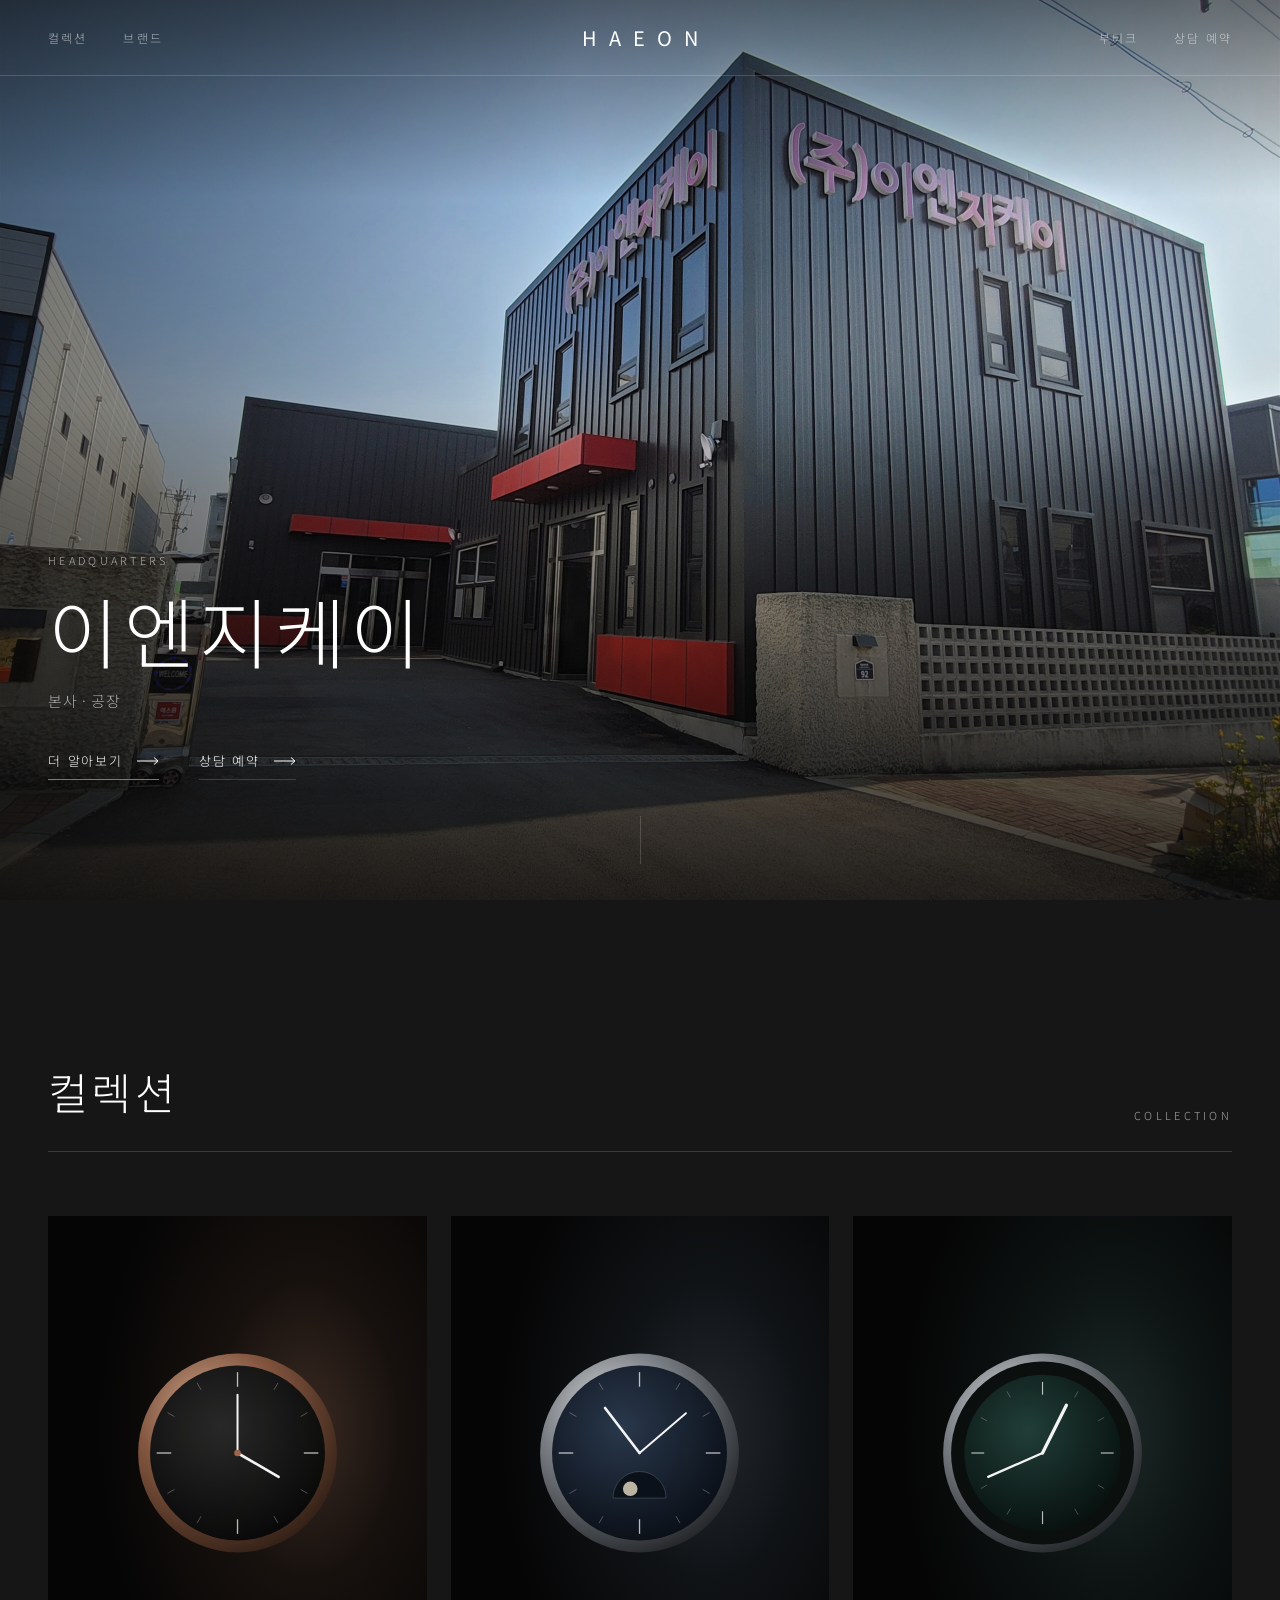
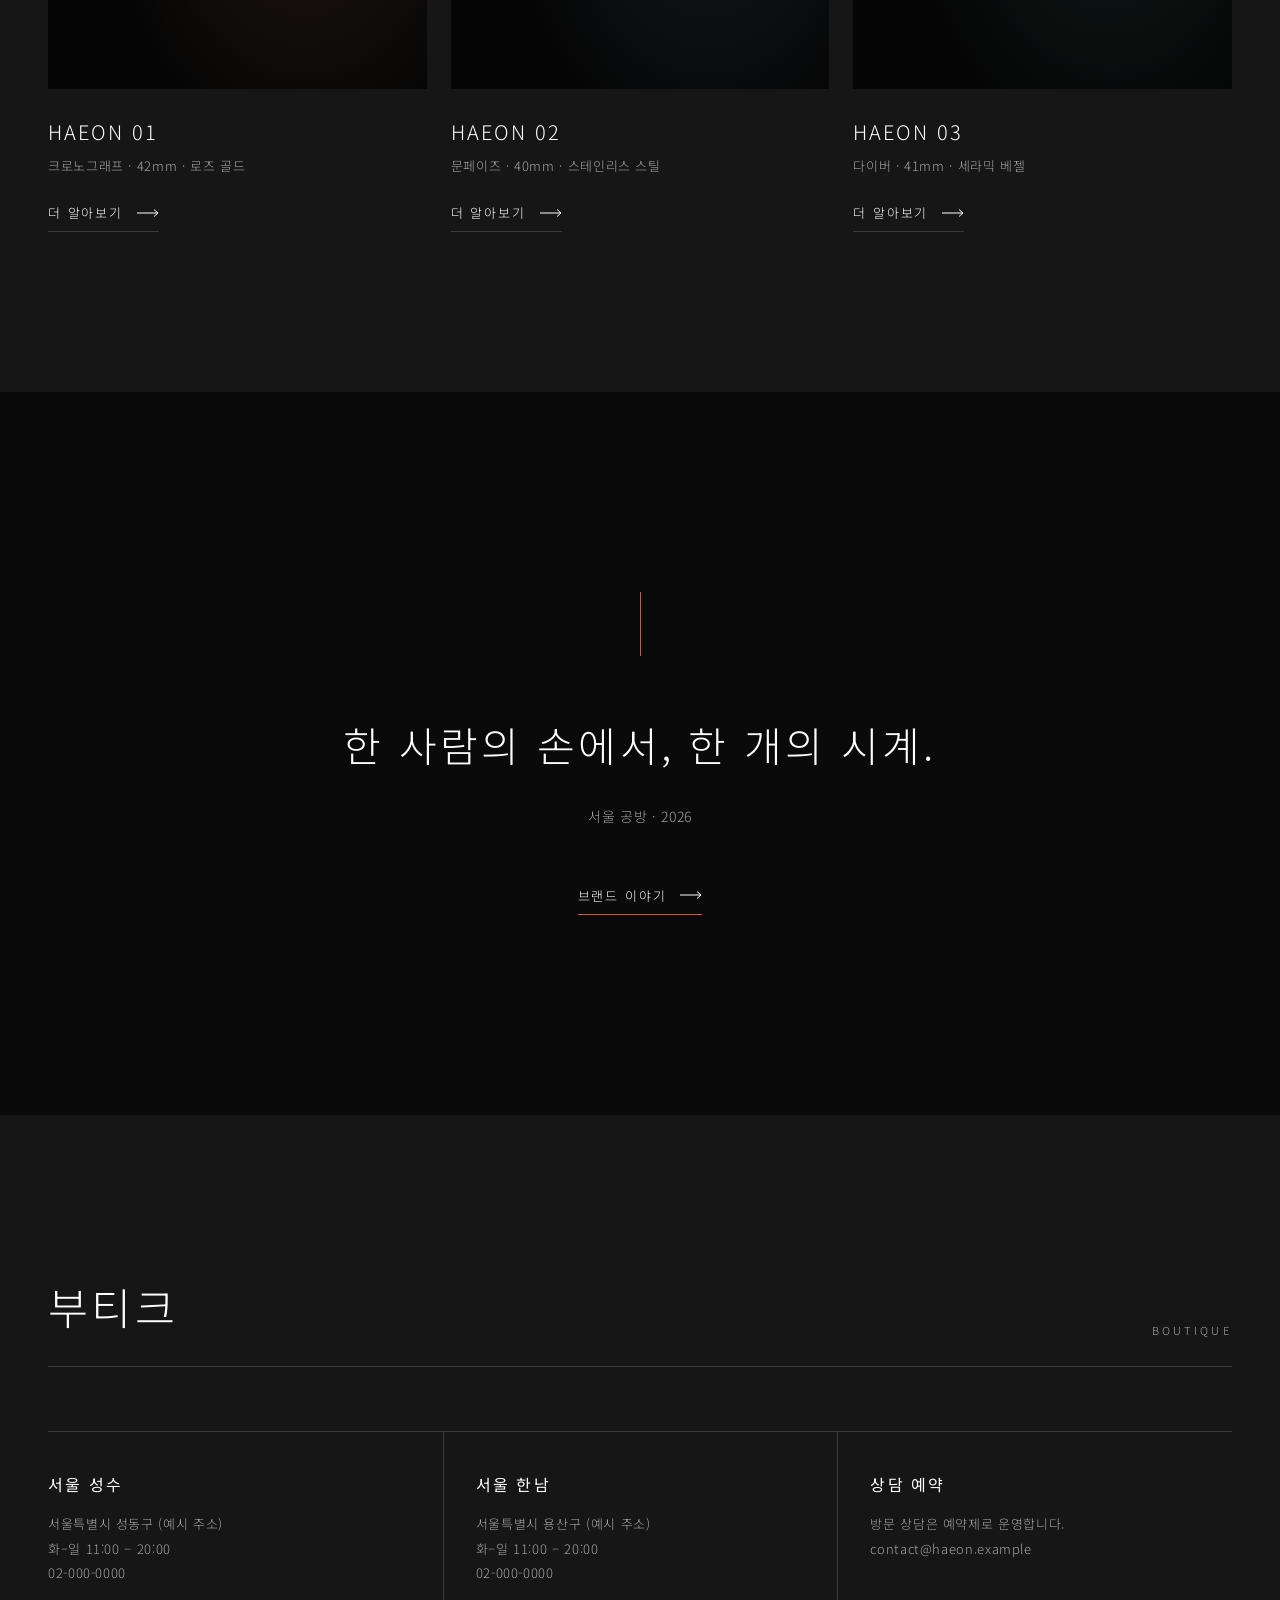
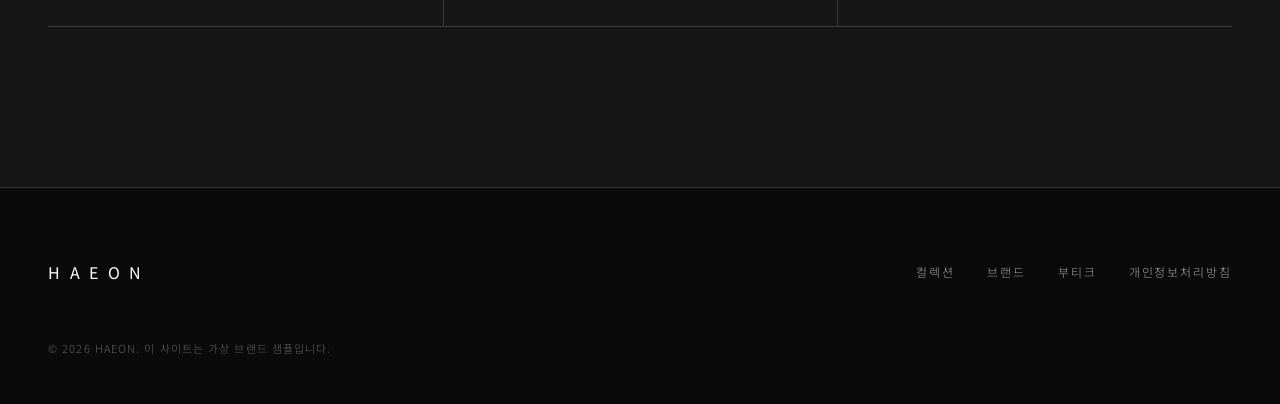
==== 홈페이지.html @ af505c3d "5강 실습 전 상태" ====
<!DOCTYPE html>
<html lang="ko">
<head>
<meta charset="UTF-8">
<meta name="viewport" content="width=device-width, initial-scale=1.0">
<title>HAEON</title>
<link rel="preconnect" href="https://fonts.googleapis.com">
<link rel="preconnect" href="https://fonts.gstatic.com" crossorigin>
<link href="https://fonts.googleapis.com/css2?family=Noto+Sans+KR:wght@300;400&display=swap" rel="stylesheet">
<style>
  :root {
    --black: #0a0a0a;
    --charcoal: #161616;
    --charcoal-2: #1f1f1f;
    --line: rgba(255, 255, 255, 0.16);
    --text: #ffffff;
    --text-dim: rgba(255, 255, 255, 0.62);
    --copper: #a36b4f;
    --copper-light: #c08a6c;
    --ease: cubic-bezier(0.25, 0.1, 0.25, 1);
  }

  * { margin: 0; padding: 0; box-sizing: border-box; }

  html { scroll-behavior: smooth; }

  body {
    background: var(--black);
    color: var(--text);
    font-family: "Noto Sans KR", sans-serif;
    font-weight: 300;
    letter-spacing: 0.04em;
    -webkit-font-smoothing: antialiased;
  }

  h1, h2, h3, p { word-break: keep-all; }

  a { color: inherit; text-decoration: none; }

  /* ───────── 헤더 ───────── */
  .header {
    position: fixed;
    inset: 0 0 auto 0;
    z-index: 100;
    height: 76px;
    display: grid;
    grid-template-columns: 1fr auto 1fr;
    align-items: center;
    padding: 0 48px;
    border-bottom: 1px solid var(--line);
    transition: background-color 0.8s var(--ease);
  }
  .header.scrolled { background: rgba(10, 10, 10, 0.92); }

  .nav { display: flex; gap: 36px; }
  .nav.right { justify-content: flex-end; }
  .nav a {
    font-size: 12px;
    letter-spacing: 0.18em;
    color: var(--text-dim);
    transition: color 0.4s var(--ease);
  }
  .nav a:hover { color: var(--copper-light); }

  .logo {
    font-size: 20px;
    font-weight: 400;
    letter-spacing: 0.6em;
    padding-left: 0.6em; /* 자간으로 생기는 오른쪽 여백 보정 */
  }

  .menu-btn { display: none; }

  /* ───────── 히어로 캐러셀 ───────── */
  .hero {
    position: relative;
    height: 100vh;
    min-height: 600px;
    overflow: hidden;
  }

  .slide {
    position: absolute;
    inset: 0;
    opacity: 0;
    transition: opacity 1.8s var(--ease);
  }
  .slide.active { opacity: 1; z-index: 1; }

  /* 사진이 없을 때 보이는 조명 배경 */
  .slide-bg {
    position: absolute;
    inset: 0;
    transform: scale(1.06);
    transition: transform 9s linear;
  }
  .slide.active .slide-bg { transform: scale(1); }

  .slide-bg.s1 { background: radial-gradient(ellipse 55% 70% at 68% 45%, #3a2a22 0%, #17110e 45%, #050505 100%); }
  .slide-bg.s2 { background: radial-gradient(ellipse 55% 70% at 68% 45%, #23282e 0%, #101316 45%, #050505 100%); }
  .slide-bg.s3 { background: radial-gradient(ellipse 55% 70% at 68% 45%, #1d2a28 0%, #0d1413 45%, #050505 100%); }

  /* 실제 제품 사진: images 폴더에 파일을 넣으면 자동으로 표시 */
  .slide-photo {
    position: absolute;
    inset: 0;
    width: 100%;
    height: 100%;
    object-fit: cover;
  }

  .slide-art {
    position: absolute;
    right: 12%;
    top: 50%;
    width: min(42vw, 520px);
    transform: translateY(-50%);
    opacity: 0.95;
  }

  .slide::after {
    content: "";
    position: absolute;
    inset: 0;
    background: linear-gradient(to top, rgba(0,0,0,0.65) 0%, rgba(0,0,0,0) 45%);
    pointer-events: none;
  }

  /* 본사 전경 사진: 검정 건물은 오른쪽, 하늘은 왼쪽 위 */
  .hero-photo { object-position: 62% 55%; }
  .hero .slide::after {
    background:
      linear-gradient(to bottom, rgba(10,10,10,0.55) 0%, rgba(10,10,10,0) 22%),
      linear-gradient(to top, rgba(10,10,10,0.85) 0%, rgba(10,10,10,0.35) 32%, rgba(10,10,10,0) 55%),
      linear-gradient(to right, rgba(10,10,10,0.45) 0%, rgba(10,10,10,0) 45%);
  }

  .slide-copy {
    position: absolute;
    left: 48px;
    bottom: 120px;
    z-index: 2;
    max-width: 560px;
  }
  .slide-copy .eyebrow {
    font-size: 11px;
    letter-spacing: 0.3em;
    color: var(--text-dim);
    margin-bottom: 20px;
  }
  .slide-copy h1 {
    font-size: clamp(40px, 6vw, 84px);
    font-weight: 300;
    letter-spacing: 0.06em;
    line-height: 1.1;
    margin-bottom: 18px;
  }
  .slide-copy p {
    font-size: 15px;
    color: var(--text-dim);
    margin-bottom: 40px;
  }

  .slide-copy > * {
    opacity: 0;
    transform: translateY(16px);
    transition: opacity 1.4s var(--ease), transform 1.4s var(--ease);
  }
  .slide.active .slide-copy > * { opacity: 1; transform: none; }
  .slide.active .slide-copy > *:nth-child(2) { transition-delay: 0.5s; }
  .slide.active .slide-copy > *:nth-child(3) { transition-delay: 0.7s; }
  .slide.active .slide-copy > *:nth-child(4) { transition-delay: 0.9s; }

  /* 텍스트 링크 + 얇은 화살표 */
  .links { display: flex; gap: 40px; }
  .link {
    position: relative;
    display: inline-flex;
    align-items: center;
    gap: 14px;
    font-size: 13px;
    letter-spacing: 0.14em;
    padding-bottom: 10px;
  }
  .link::after {
    content: "";
    position: absolute;
    left: 0;
    bottom: 0;
    width: 100%;
    height: 1px;
    background: var(--line);
  }
  .link::before {
    content: "";
    position: absolute;
    left: 0;
    bottom: 0;
    width: 0;
    height: 1px;
    background: var(--copper);
    z-index: 1;
    transition: width 0.7s var(--ease);
  }
  .link:hover::before { width: 100%; }
  .link.primary::after { background: var(--copper); }
  .link svg { width: 22px; height: 8px; transition: transform 0.6s var(--ease); }
  .link:hover svg { transform: translateX(6px); }

  /* 캐러셀 인디케이터 */
  .indicators {
    position: absolute;
    right: 48px;
    bottom: 120px;
    z-index: 3;
    display: flex;
    gap: 28px;
  }
  .indicator {
    background: none;
    border: none;
    color: var(--text-dim);
    font-family: inherit;
    font-size: 11px;
    letter-spacing: 0.2em;
    cursor: pointer;
    text-align: left;
    width: 72px;
  }
  .indicator .bar {
    display: block;
    height: 1px;
    background: var(--line);
    margin-top: 12px;
    position: relative;
    overflow: hidden;
  }
  .indicator .bar i {
    position: absolute;
    inset: 0;
    background: var(--copper);
    transform: scaleX(0);
    transform-origin: left;
  }
  .indicator.active { color: var(--text); }
  .indicator.active .bar i { animation: progress var(--duration, 7s) linear forwards; }
  @keyframes progress { to { transform: scaleX(1); } }

  .scroll-cue {
    position: absolute;
    left: 50%;
    bottom: 36px;
    z-index: 3;
    width: 1px;
    height: 48px;
    background: var(--line);
    overflow: hidden;
  }
  .scroll-cue::after {
    content: "";
    position: absolute;
    left: 0;
    top: -48px;
    width: 1px;
    height: 48px;
    background: var(--copper);
    animation: cue 2.8s var(--ease) infinite;
  }
  @keyframes cue { to { top: 48px; } }

  /* ───────── 공통 섹션 ───────── */
  section.block { padding: 160px 48px; }
  .block.charcoal { background: var(--charcoal); }

  .section-head {
    display: flex;
    justify-content: space-between;
    align-items: flex-end;
    padding-bottom: 28px;
    border-bottom: 1px solid var(--line);
    margin-bottom: 64px;
  }
  .section-head h2 {
    font-size: clamp(28px, 3.4vw, 44px);
    font-weight: 300;
    letter-spacing: 0.08em;
  }
  .section-head span {
    font-size: 11px;
    letter-spacing: 0.3em;
    color: var(--text-dim);
  }

  /* ───────── 컬렉션 ───────── */
  .collection {
    display: grid;
    grid-template-columns: repeat(3, 1fr);
    gap: 24px;
  }
  .card { display: block; }
  .card-visual {
    aspect-ratio: 4 / 5;
    background: var(--charcoal-2);
    position: relative;
    overflow: hidden;
    margin-bottom: 28px;
  }
  .card-visual .slide-art,
  .card-visual .card-photo {
    position: absolute;
    transition: transform 1.6s var(--ease);
  }
  .card-visual.slide-bg { transform: none; }
  .card-visual .slide-art { right: 15%; top: 50%; width: 70%; transform: translateY(-50%); }
  .card-visual .card-photo { inset: 0; width: 100%; height: 100%; object-fit: cover; }
  .card:hover .slide-art { transform: translateY(-50%) scale(1.04); }
  .card:hover .card-photo { transform: scale(1.04); }

  .card h3 {
    font-size: 20px;
    font-weight: 300;
    letter-spacing: 0.1em;
    margin-bottom: 10px;
  }
  .card p {
    font-size: 13px;
    color: var(--text-dim);
    margin-bottom: 24px;
  }

  /* ───────── 브랜드 ───────── */
  .statement {
    background: var(--black);
    padding: 200px 48px;
    text-align: center;
  }
  .statement .rule {
    width: 1px;
    height: 64px;
    background: var(--copper);
    margin: 0 auto 56px;
  }
  .statement h2 {
    font-size: clamp(26px, 3.2vw, 42px);
    font-weight: 300;
    letter-spacing: 0.08em;
    line-height: 1.6;
    margin-bottom: 28px;
  }
  .statement p {
    font-size: 14px;
    color: var(--text-dim);
    margin-bottom: 56px;
  }

  /* ───────── 부티크 ───────── */
  .boutiques {
    display: grid;
    grid-template-columns: repeat(3, 1fr);
    border-top: 1px solid var(--line);
  }
  .boutique {
    padding: 40px 32px 40px 0;
    border-bottom: 1px solid var(--line);
  }
  .boutique + .boutique { padding-left: 32px; border-left: 1px solid var(--line); }
  .boutique h3 {
    font-size: 16px;
    font-weight: 400;
    letter-spacing: 0.14em;
    margin-bottom: 16px;
  }
  .boutique p {
    font-size: 13px;
    line-height: 1.9;
    color: var(--text-dim);
  }

  /* ───────── 푸터 ───────── */
  footer {
    background: var(--black);
    padding: 72px 48px 48px;
    border-top: 1px solid var(--line);
  }
  .footer-top {
    display: flex;
    justify-content: space-between;
    align-items: center;
    margin-bottom: 56px;
  }
  .footer-top .logo { font-size: 16px; padding-left: 0; }
  .footer-nav { display: flex; gap: 32px; }
  .footer-nav a {
    font-size: 12px;
    letter-spacing: 0.16em;
    color: var(--text-dim);
    transition: color 0.4s var(--ease);
  }
  .footer-nav a:hover { color: var(--copper-light); }
  .footer-bottom {
    font-size: 11px;
    letter-spacing: 0.1em;
    color: rgba(255, 255, 255, 0.36);
  }

  /* 스크롤 시 페이드 인 */
  .reveal {
    opacity: 0;
    transform: translateY(24px);
    transition: opacity 1.6s var(--ease), transform 1.6s var(--ease);
  }
  .reveal.in { opacity: 1; transform: none; }

  /* ───────── 모바일 ───────── */
  @media (max-width: 860px) {
    .header { padding: 0 16px; height: 64px; grid-template-columns: auto 1fr auto; }
    .nav { display: none; }
    .logo { grid-column: 2; text-align: center; font-size: 16px; letter-spacing: 0.5em; }
    .menu-btn {
      display: block;
      grid-column: 3;
      background: none;
      border: none;
      width: 24px;
      height: 12px;
      position: relative;
      cursor: pointer;
    }
    .menu-btn::before, .menu-btn::after {
      content: "";
      position: absolute;
      left: 0;
      width: 100%;
      height: 1px;
      background: var(--text);
    }
    .menu-btn::before { top: 0; }
    .menu-btn::after { bottom: 0; }

    .slide-art { right: 50%; top: 38%; width: 78vw; transform: translate(50%, -50%); }
    .slide-copy { left: 16px; right: 16px; bottom: 132px; }
    .links { gap: 28px; }
    .indicators { left: 16px; right: auto; bottom: 64px; gap: 16px; }
    .indicator { width: 56px; }
    .scroll-cue { display: none; }

    section.block, .statement { padding: 96px 16px; }
    .section-head { flex-direction: column; align-items: flex-start; gap: 12px; margin-bottom: 40px; }
    .collection { grid-template-columns: 1fr; gap: 56px; }
    .boutiques { grid-template-columns: 1fr; }
    .boutique, .boutique + .boutique { padding: 32px 0; border-left: none; }

    footer { padding: 56px 16px 40px; }
    .footer-top { flex-direction: column; align-items: flex-start; gap: 28px; }
    .footer-nav { flex-wrap: wrap; gap: 20px 24px; }
  }

  @media (prefers-reduced-motion: reduce) {
    *, *::before, *::after { transition-duration: 0.01ms !important; animation-duration: 0.01ms !important; }
  }
</style>
</head>
<body>

<!-- 시계 일러스트 (사진을 넣기 전까지 쓰는 자리표시자) -->
<svg width="0" height="0" style="position:absolute" aria-hidden="true">
  <defs>
    <radialGradient id="caseGrad" cx="35%" cy="30%" r="80%">
      <stop offset="0" stop-color="#d9b29a"/>
      <stop offset="0.45" stop-color="#8a5a42"/>
      <stop offset="1" stop-color="#2a1a12"/>
    </radialGradient>
    <radialGradient id="steelGrad" cx="35%" cy="30%" r="80%">
      <stop offset="0" stop-color="#e6e8ea"/>
      <stop offset="0.45" stop-color="#7d8288"/>
      <stop offset="1" stop-color="#1b1d20"/>
    </radialGradient>
    <radialGradient id="dialBlack" cx="40%" cy="35%" r="75%">
      <stop offset="0" stop-color="#2a2a2a"/>
      <stop offset="1" stop-color="#050505"/>
    </radialGradient>
    <radialGradient id="dialBlue" cx="40%" cy="35%" r="75%">
      <stop offset="0" stop-color="#2b3a4f"/>
      <stop offset="1" stop-color="#070b12"/>
    </radialGradient>
    <radialGradient id="dialGreen" cx="40%" cy="35%" r="75%">
      <stop offset="0" stop-color="#22403a"/>
      <stop offset="1" stop-color="#050d0b"/>
    </radialGradient>
    <g id="ticks">
      <g stroke="#fff" stroke-opacity="0.75" stroke-width="2">
        <line x1="200" y1="78" x2="200" y2="100"/>
        <line x1="200" y1="300" x2="200" y2="322"/>
        <line x1="78" y1="200" x2="100" y2="200"/>
        <line x1="300" y1="200" x2="322" y2="200"/>
      </g>
      <g stroke="#fff" stroke-opacity="0.45" stroke-width="1">
        <line x1="261" y1="94.3" x2="255" y2="104.7"/>
        <line x1="305.7" y1="139" x2="295.3" y2="145"/>
        <line x1="305.7" y1="261" x2="295.3" y2="255"/>
        <line x1="261" y1="305.7" x2="255" y2="295.3"/>
        <line x1="139" y1="305.7" x2="145" y2="295.3"/>
        <line x1="94.3" y1="261" x2="104.7" y2="255"/>
        <line x1="94.3" y1="139" x2="104.7" y2="145"/>
        <line x1="139" y1="94.3" x2="145" y2="104.7"/>
      </g>
    </g>
  </defs>
</svg>

<header class="header" id="header">
  <nav class="nav">
    <a href="#collection">컬렉션</a>
    <a href="#brand">브랜드</a>
  </nav>
  <a href="#" class="logo">HAEON</a>
  <nav class="nav right">
    <a href="#boutique">부티크</a>
    <a href="#boutique">상담 예약</a>
  </nav>
  <button class="menu-btn" aria-label="메뉴"></button>
</header>

<main>
  <!-- ───────── 히어로 ───────── -->
  <section class="hero" aria-label="본사 전경">
    <div class="slide active">
      <div class="slide-bg">
        <img class="slide-photo hero-photo" src="images/factory.jpg" alt="(주)이엔지케이 본사 전경">
      </div>
      <div class="slide-copy">
        <div class="eyebrow">HEADQUARTERS</div>
        <h1>이엔지케이</h1>
        <p>본사 · 공장</p>
        <div class="links">
          <a href="#collection" class="link primary">더 알아보기
            <svg viewBox="0 0 22 8" fill="none" stroke="currentColor" stroke-width="1"><path d="M0 4h21M17 0.5L21 4l-4 3.5"/></svg>
          </a>
          <a href="#boutique" class="link">상담 예약
            <svg viewBox="0 0 22 8" fill="none" stroke="currentColor" stroke-width="1"><path d="M0 4h21M17 0.5L21 4l-4 3.5"/></svg>
          </a>
        </div>
      </div>
    </div>
    <div class="scroll-cue" aria-hidden="true"></div>
  </section>

  <!-- ───────── 컬렉션 ───────── -->
  <section class="block charcoal" id="collection">
    <div class="section-head reveal">
      <h2>컬렉션</h2>
      <span>COLLECTION</span>
    </div>
    <div class="collection">
      <a href="#boutique" class="card reveal">
        <div class="card-visual slide-bg s1">
          <svg class="slide-art" viewBox="0 0 400 400" aria-hidden="true">
            <circle cx="200" cy="200" r="150" fill="url(#caseGrad)"/>
            <circle cx="200" cy="200" r="132" fill="url(#dialBlack)"/>
            <use href="#ticks"/>
            <line x1="200" y1="200" x2="200" y2="112" stroke="#fff" stroke-width="3" stroke-linecap="round"/>
            <line x1="200" y1="200" x2="262" y2="236" stroke="#fff" stroke-width="4" stroke-linecap="round"/>
            <circle cx="200" cy="200" r="5" fill="#a36b4f"/>
          </svg>
          <img class="card-photo" src="images/haeon-01-card.jpg" alt="" onerror="this.remove()">
        </div>
        <h3>HAEON 01</h3>
        <p>크로노그래프 · 42mm · 로즈 골드</p>
        <span class="link">더 알아보기
          <svg viewBox="0 0 22 8" fill="none" stroke="currentColor" stroke-width="1"><path d="M0 4h21M17 0.5L21 4l-4 3.5"/></svg>
        </span>
      </a>

      <a href="#boutique" class="card reveal">
        <div class="card-visual slide-bg s2">
          <svg class="slide-art" viewBox="0 0 400 400" aria-hidden="true">
            <circle cx="200" cy="200" r="150" fill="url(#steelGrad)"/>
            <circle cx="200" cy="200" r="132" fill="url(#dialBlue)"/>
            <use href="#ticks"/>
            <path d="M160 268 a40 40 0 0 1 80 0 z" fill="#0b111a" stroke="#fff" stroke-opacity="0.25"/>
            <circle cx="186" cy="254" r="11" fill="#e7dcc4" fill-opacity="0.85"/>
            <line x1="200" y1="200" x2="148" y2="132" stroke="#fff" stroke-width="4" stroke-linecap="round"/>
            <line x1="200" y1="200" x2="270" y2="140" stroke="#fff" stroke-width="3" stroke-linecap="round"/>
          </svg>
          <img class="card-photo" src="images/haeon-02-card.jpg" alt="" onerror="this.remove()">
        </div>
        <h3>HAEON 02</h3>
        <p>문페이즈 · 40mm · 스테인리스 스틸</p>
        <span class="link">더 알아보기
          <svg viewBox="0 0 22 8" fill="none" stroke="currentColor" stroke-width="1"><path d="M0 4h21M17 0.5L21 4l-4 3.5"/></svg>
        </span>
      </a>

      <a href="#boutique" class="card reveal">
        <div class="card-visual slide-bg s3">
          <svg class="slide-art" viewBox="0 0 400 400" aria-hidden="true">
            <circle cx="200" cy="200" r="150" fill="url(#steelGrad)"/>
            <circle cx="200" cy="200" r="138" fill="#0b0f0e"/>
            <circle cx="200" cy="200" r="118" fill="url(#dialGreen)"/>
            <use href="#ticks" transform="translate(200 200) scale(0.88) translate(-200 -200)"/>
            <line x1="200" y1="200" x2="236" y2="128" stroke="#fff" stroke-width="5" stroke-linecap="round"/>
            <line x1="200" y1="200" x2="118" y2="236" stroke="#fff" stroke-width="3.5" stroke-linecap="round"/>
          </svg>
          <img class="card-photo" src="images/haeon-03-card.jpg" alt="" onerror="this.remove()">
        </div>
        <h3>HAEON 03</h3>
        <p>다이버 · 41mm · 세라믹 베젤</p>
        <span class="link">더 알아보기
          <svg viewBox="0 0 22 8" fill="none" stroke="currentColor" stroke-width="1"><path d="M0 4h21M17 0.5L21 4l-4 3.5"/></svg>
        </span>
      </a>
    </div>
  </section>

  <!-- ───────── 브랜드 ───────── -->
  <section class="statement" id="brand">
    <div class="rule reveal"></div>
    <h2 class="reveal">한 사람의 손에서, 한 개의 시계.</h2>
    <p class="reveal">서울 공방 · 2026</p>
    <a href="#boutique" class="link primary reveal">브랜드 이야기
      <svg viewBox="0 0 22 8" fill="none" stroke="currentColor" stroke-width="1"><path d="M0 4h21M17 0.5L21 4l-4 3.5"/></svg>
    </a>
  </section>

  <!-- ───────── 부티크 ───────── -->
  <section class="block charcoal" id="boutique">
    <div class="section-head reveal">
      <h2>부티크</h2>
      <span>BOUTIQUE</span>
    </div>
    <div class="boutiques">
      <div class="boutique reveal">
        <h3>서울 성수</h3>
        <p>서울특별시 성동구 (예시 주소)<br>화–일 11:00 – 20:00<br>02-000-0000</p>
      </div>
      <div class="boutique reveal">
        <h3>서울 한남</h3>
        <p>서울특별시 용산구 (예시 주소)<br>화–일 11:00 – 20:00<br>02-000-0000</p>
      </div>
      <div class="boutique reveal">
        <h3>상담 예약</h3>
        <p>방문 상담은 예약제로 운영합니다.<br>contact@haeon.example</p>
      </div>
    </div>
  </section>
</main>

<footer>
  <div class="footer-top">
    <a href="#" class="logo">HAEON</a>
    <nav class="footer-nav">
      <a href="#collection">컬렉션</a>
      <a href="#brand">브랜드</a>
      <a href="#boutique">부티크</a>
      <a href="#">개인정보처리방침</a>
    </nav>
  </div>
  <div class="footer-bottom">© 2026 HAEON. 이 사이트는 가상 브랜드 샘플입니다.</div>
</footer>

<script>
  // 헤더: 스크롤하면 검정 배경
  const header = document.getElementById('header');
  const onScroll = () => header.classList.toggle('scrolled', window.scrollY > 40);
  window.addEventListener('scroll', onScroll, { passive: true });
  onScroll();

  // 히어로 캐러셀: 7초마다 느리게 전환
  const DURATION = 7000;
  const slides = document.querySelectorAll('.slide');
  const indicators = document.querySelectorAll('.indicator');
  document.documentElement.style.setProperty('--duration', DURATION + 'ms');
  let current = 0;
  let timer;

  function show(index) {
    slides[current].classList.remove('active');
    indicators[current].classList.remove('active');
    current = (index + slides.length) % slides.length;
    slides[current].classList.add('active');
    // 진행 막대 애니메이션 재시작
    const bar = indicators[current].querySelector('i');
    bar.style.animation = 'none';
    void bar.offsetWidth;
    bar.style.animation = '';
    indicators[current].classList.add('active');
    clearTimeout(timer);
    timer = setTimeout(() => show(current + 1), DURATION);
  }

  indicators.forEach(btn => btn.addEventListener('click', () => show(Number(btn.dataset.index))));
  if (slides.length > 1 && indicators.length) timer = setTimeout(() => show(1), DURATION);

  // 스크롤 페이드 인
  const io = new IntersectionObserver(entries => {
    entries.forEach(e => {
      if (e.isIntersecting) { e.target.classList.add('in'); io.unobserve(e.target); }
    });
  }, { threshold: 0.15 });
  document.querySelectorAll('.reveal').forEach(el => io.observe(el));
</script>
</body>
</html>
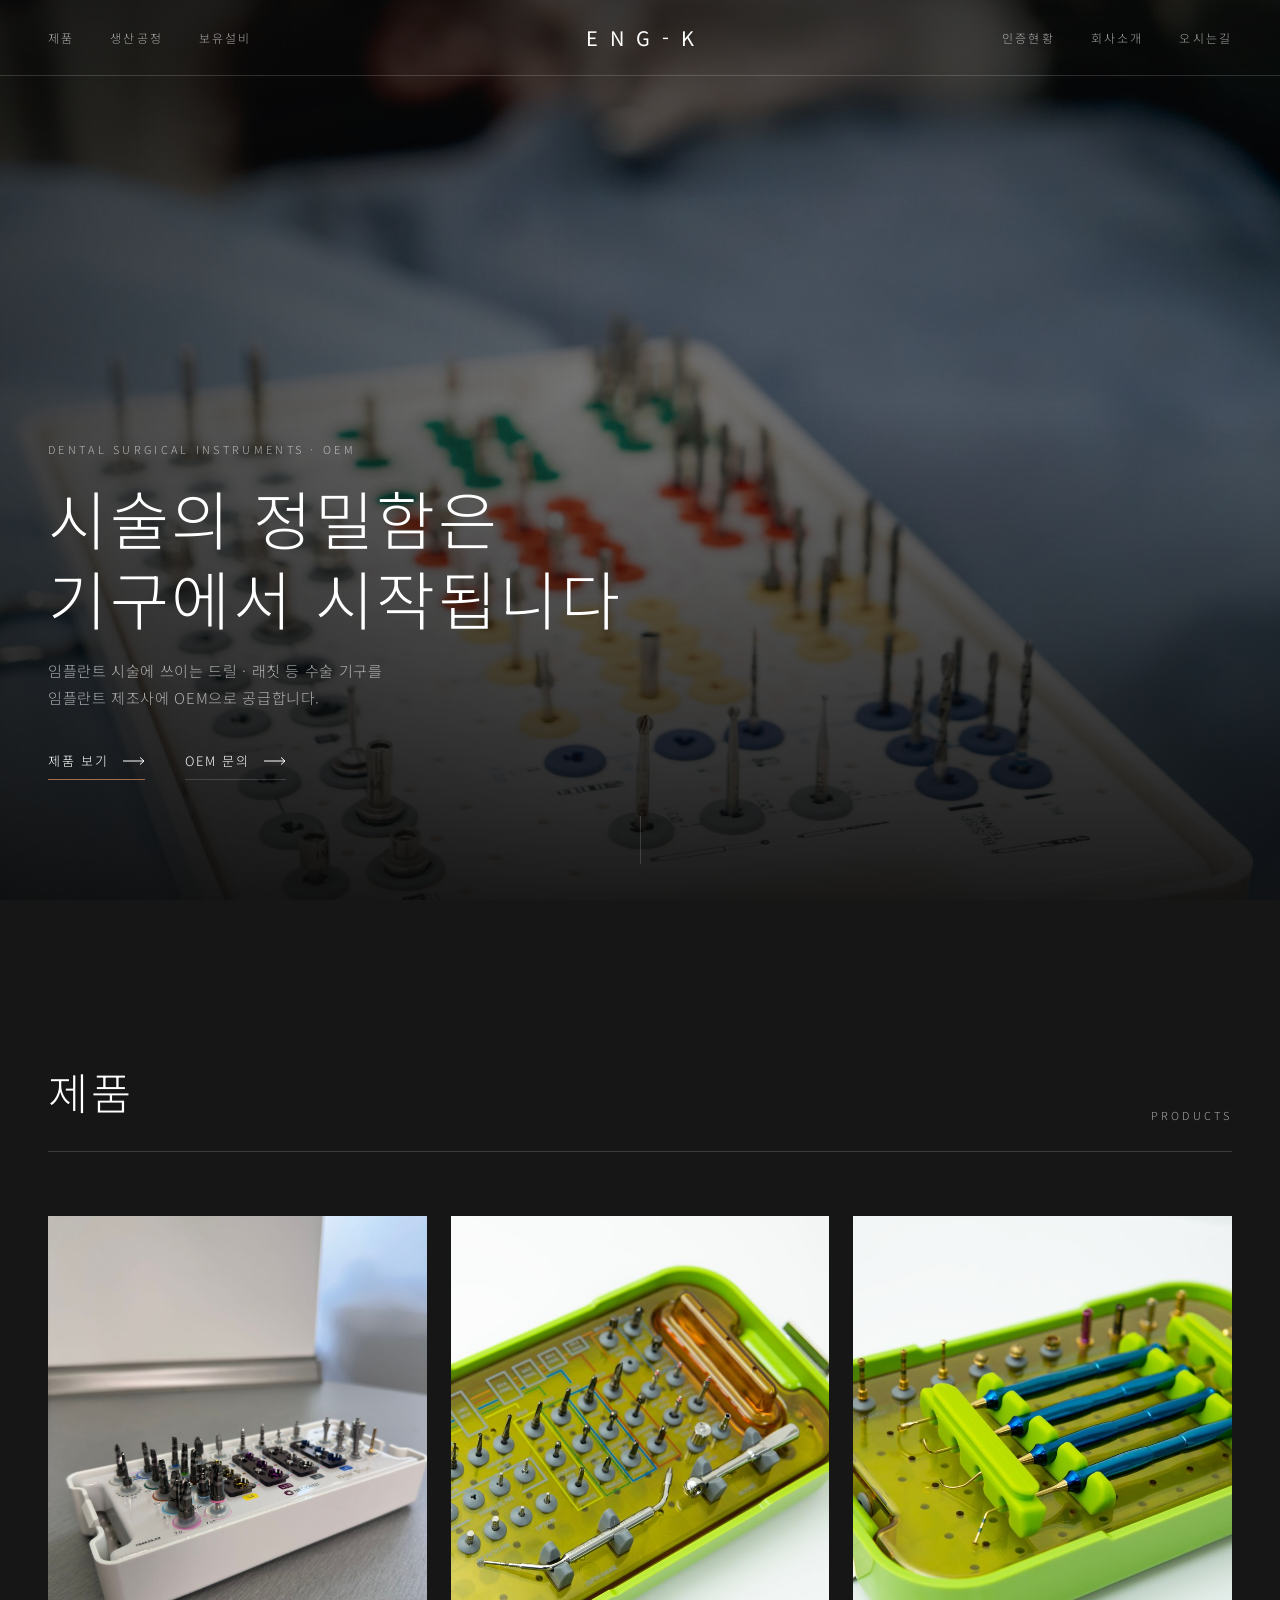
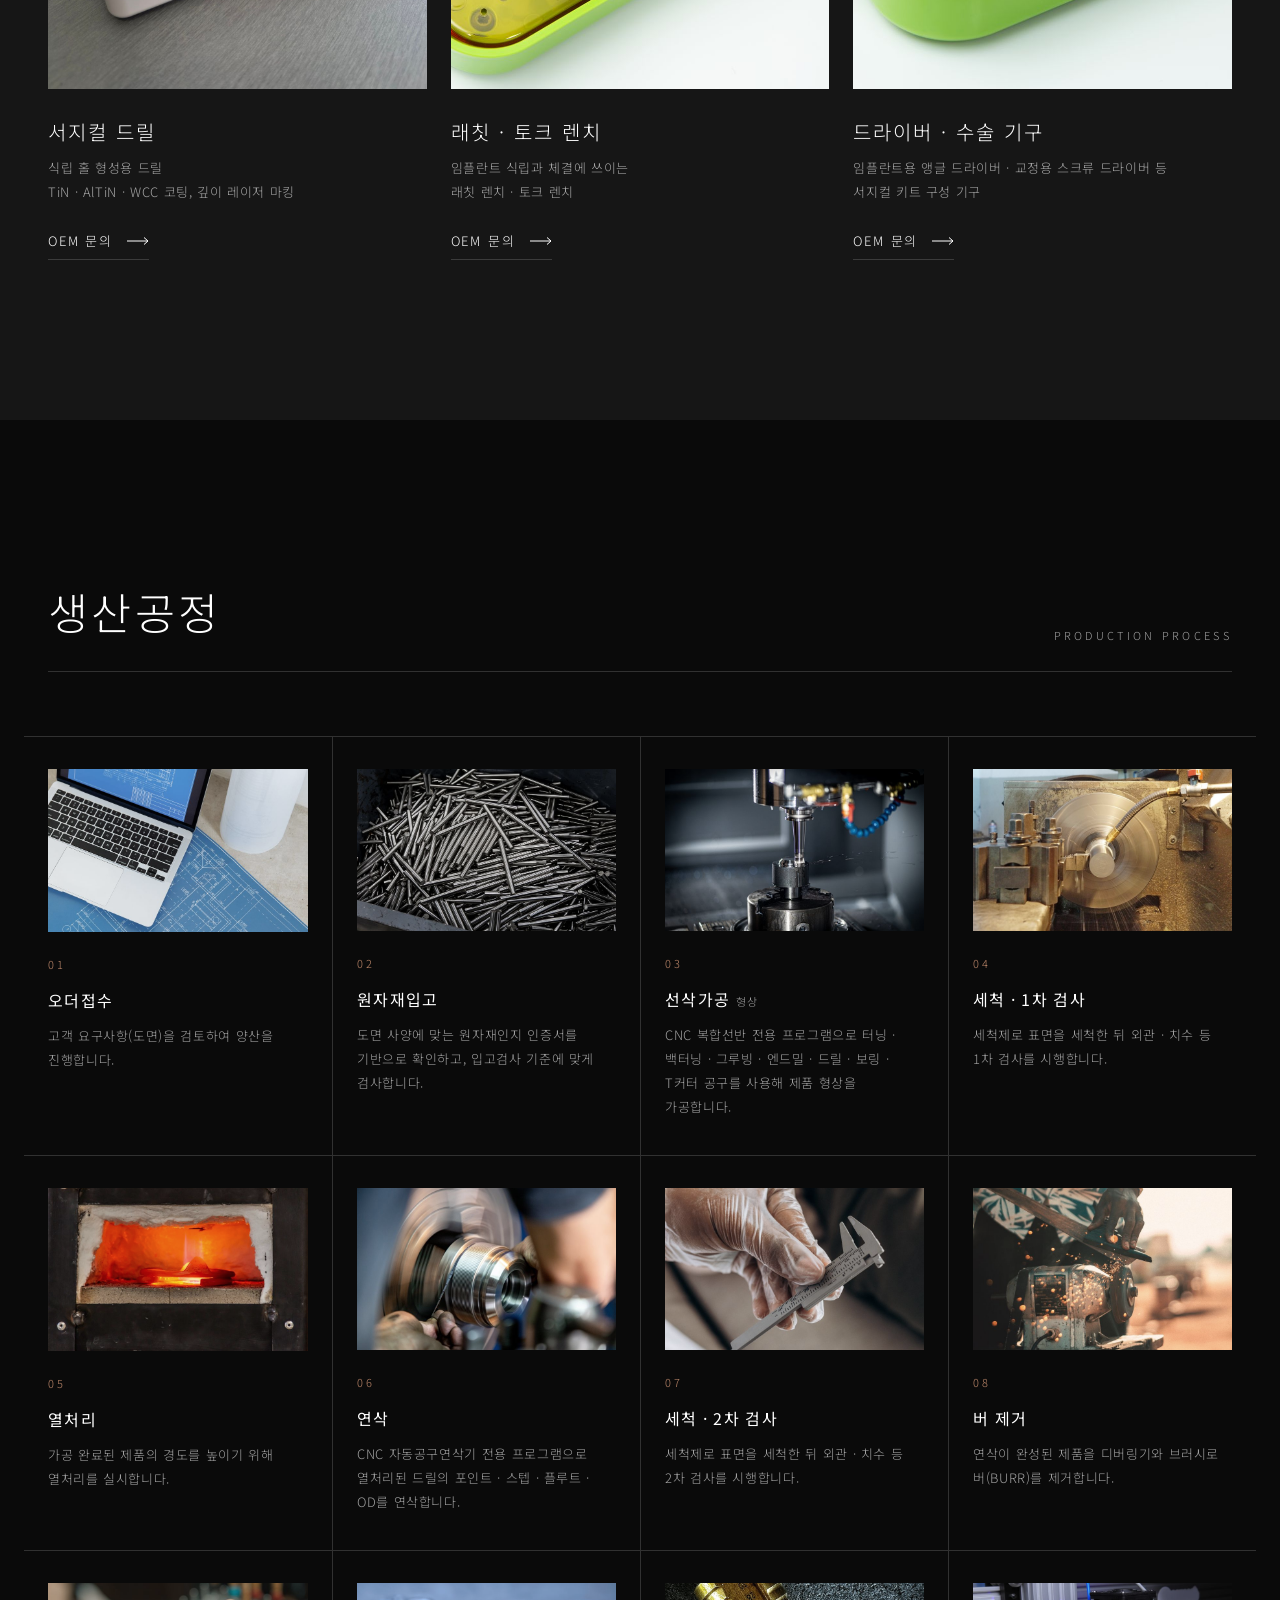
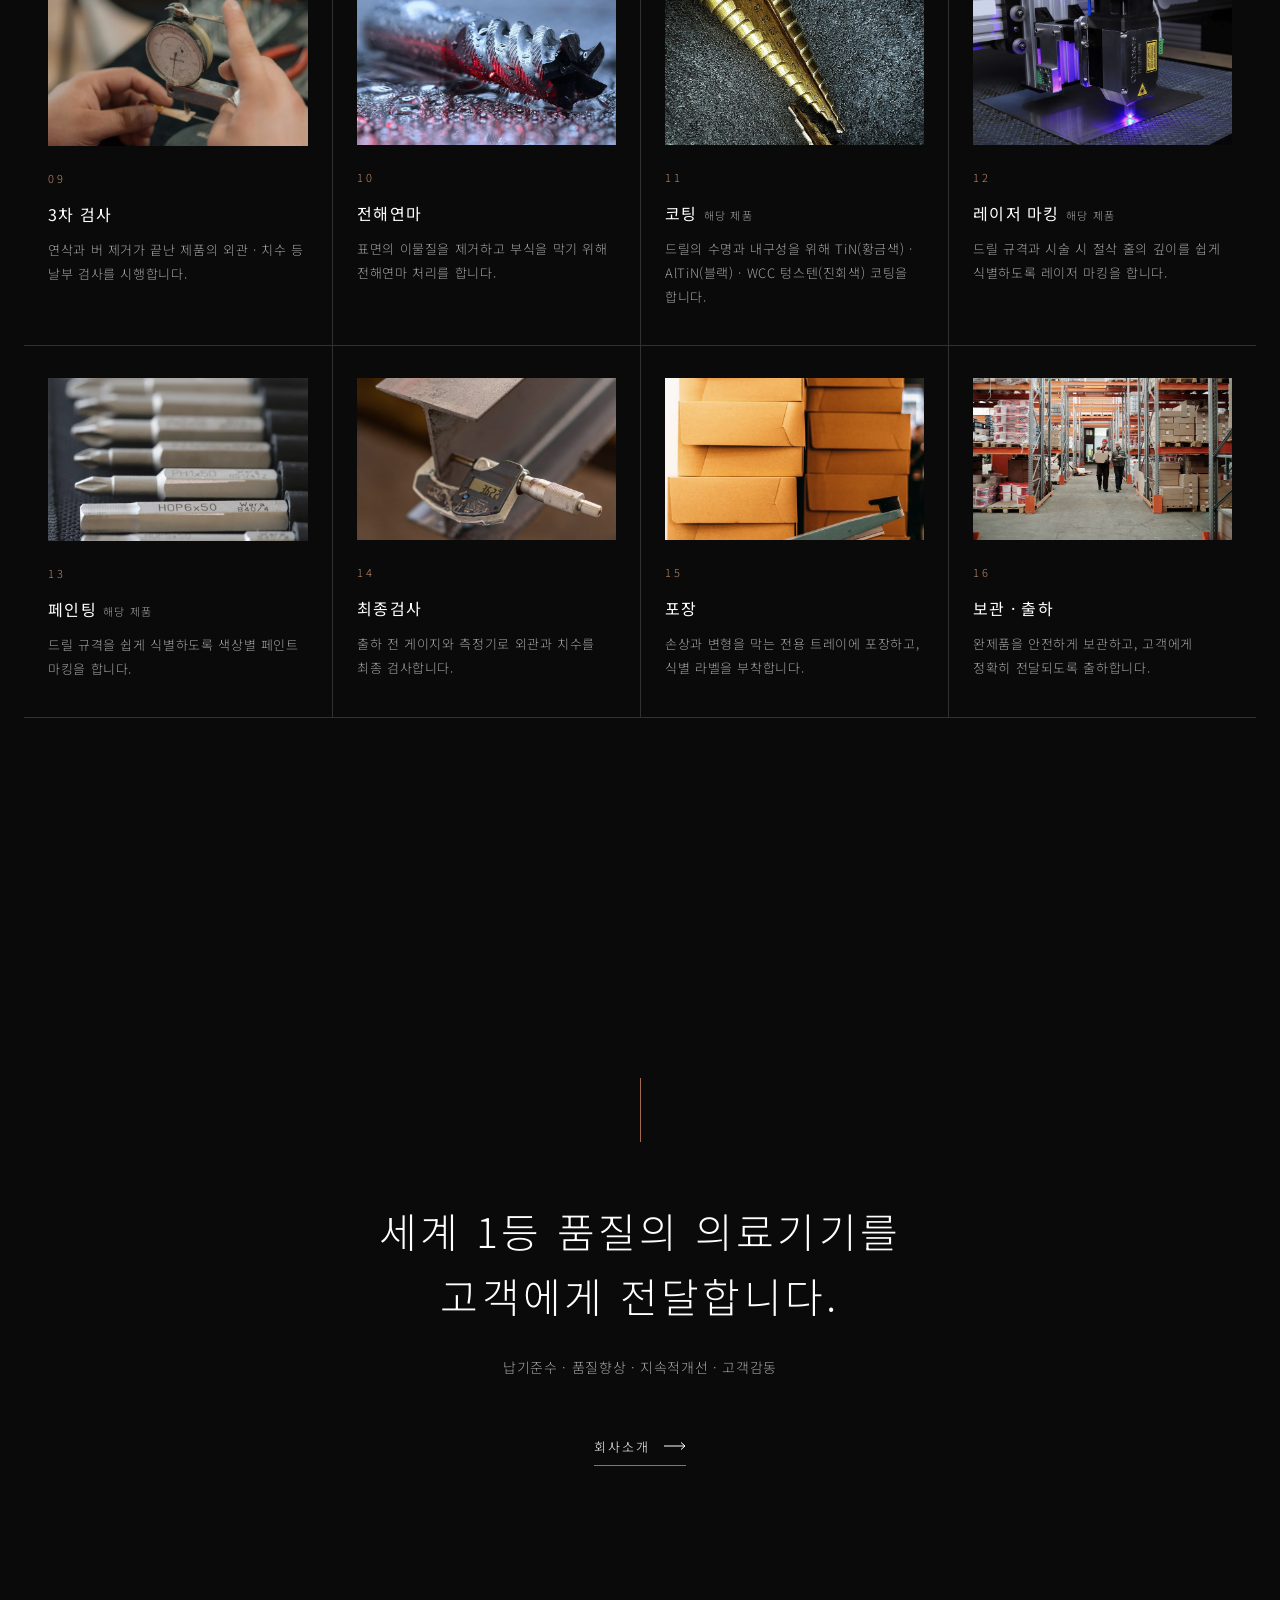
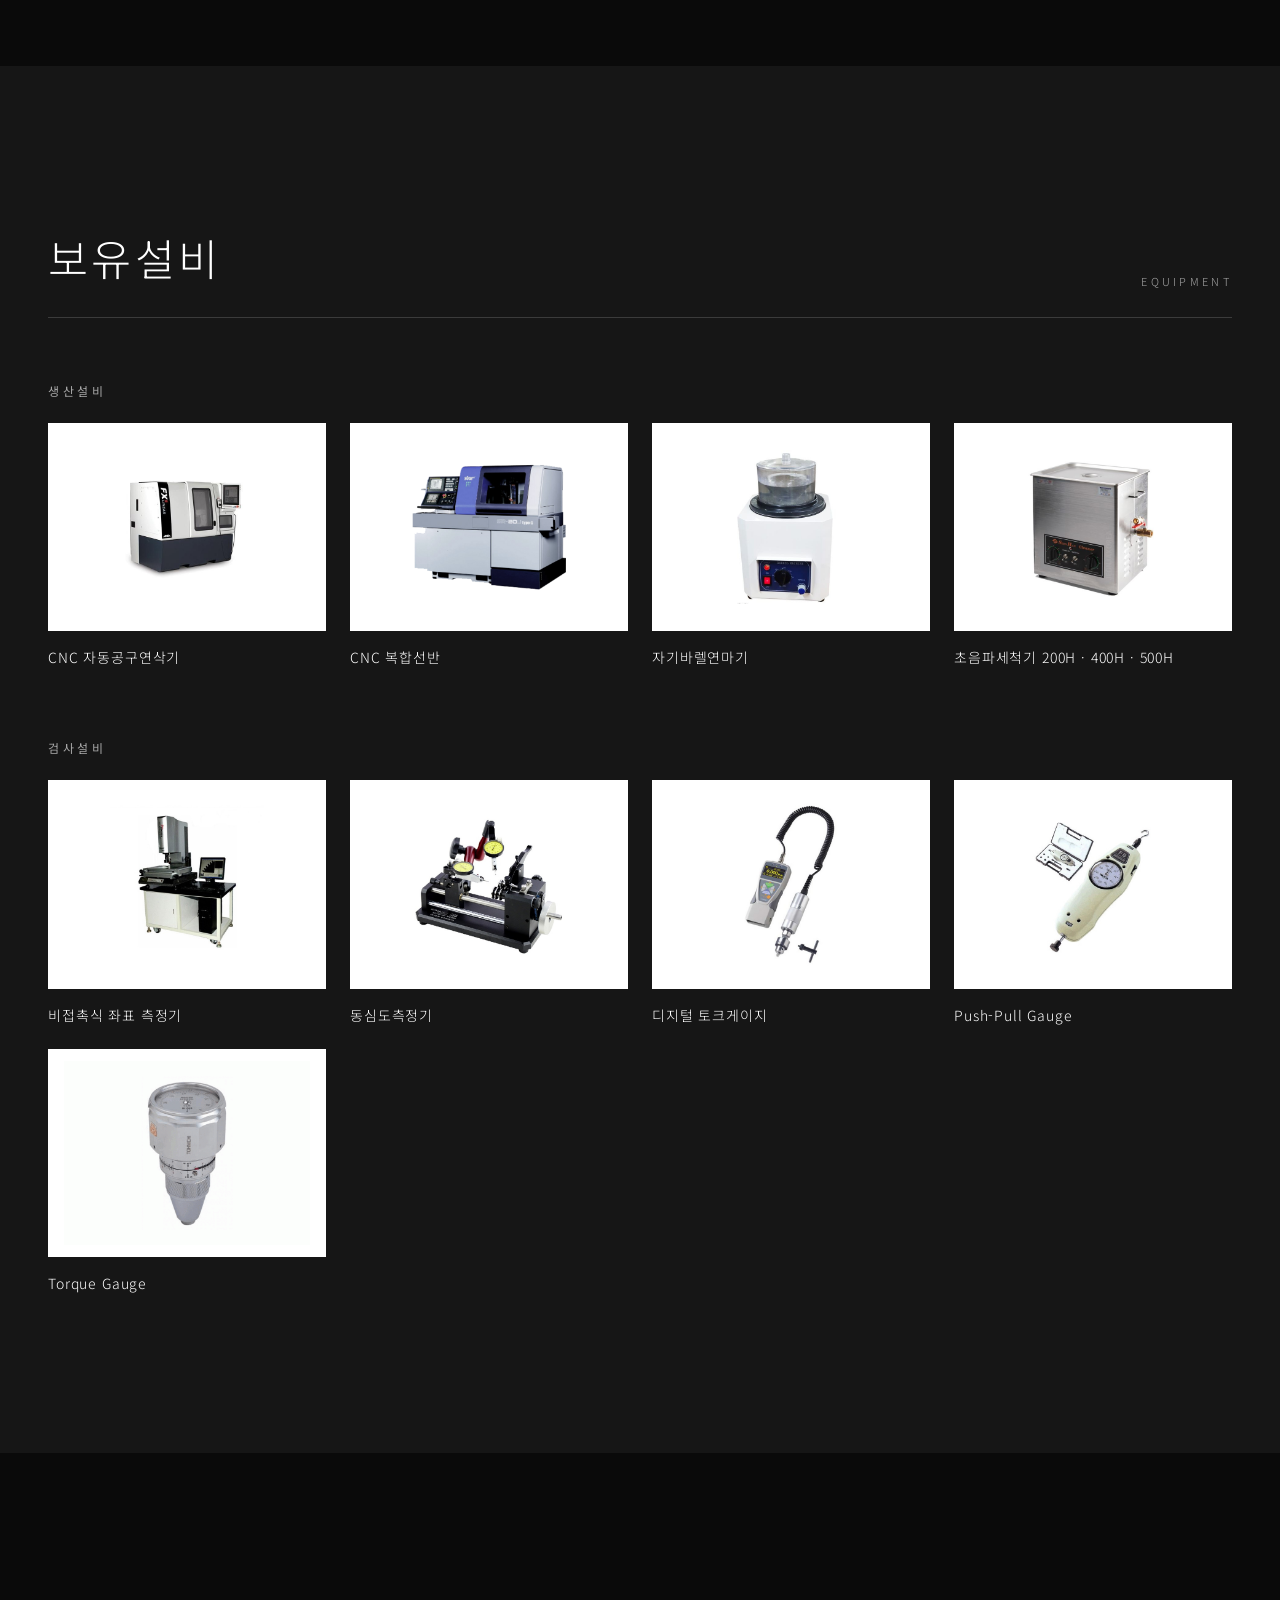
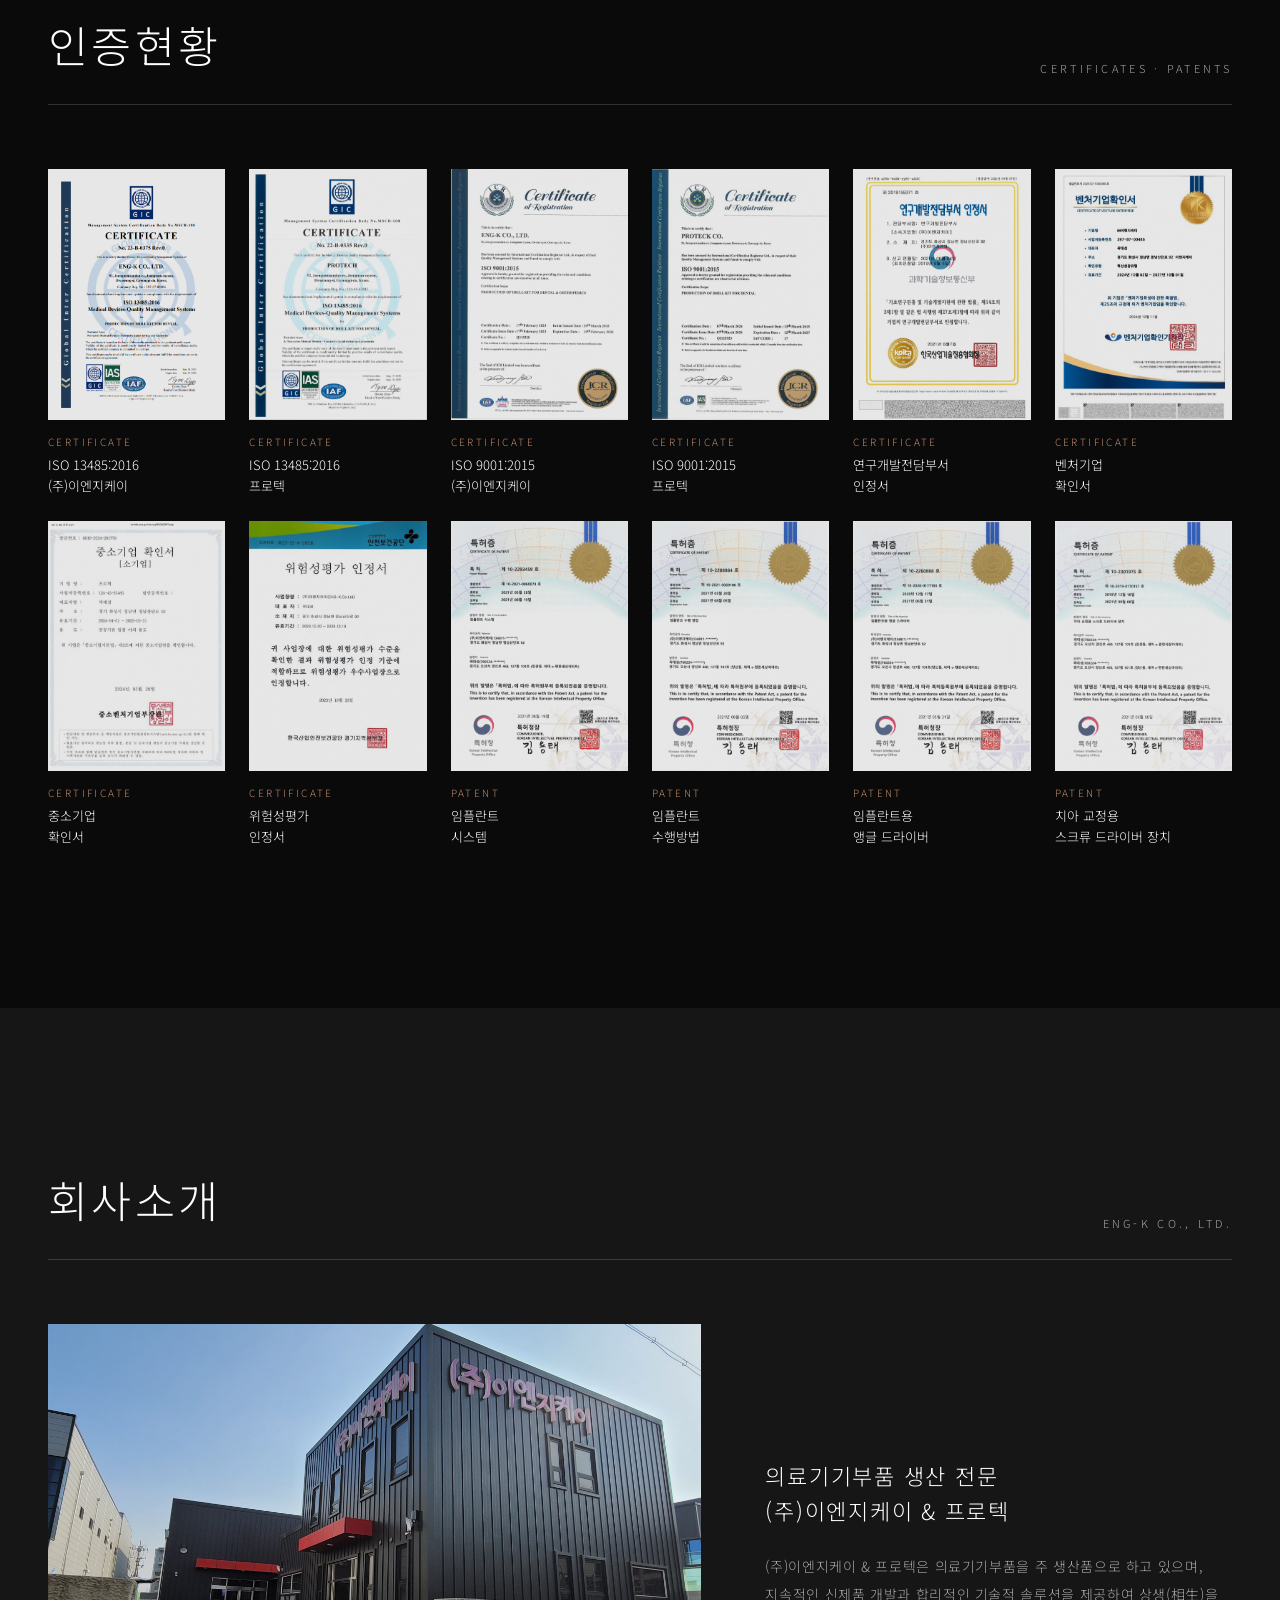
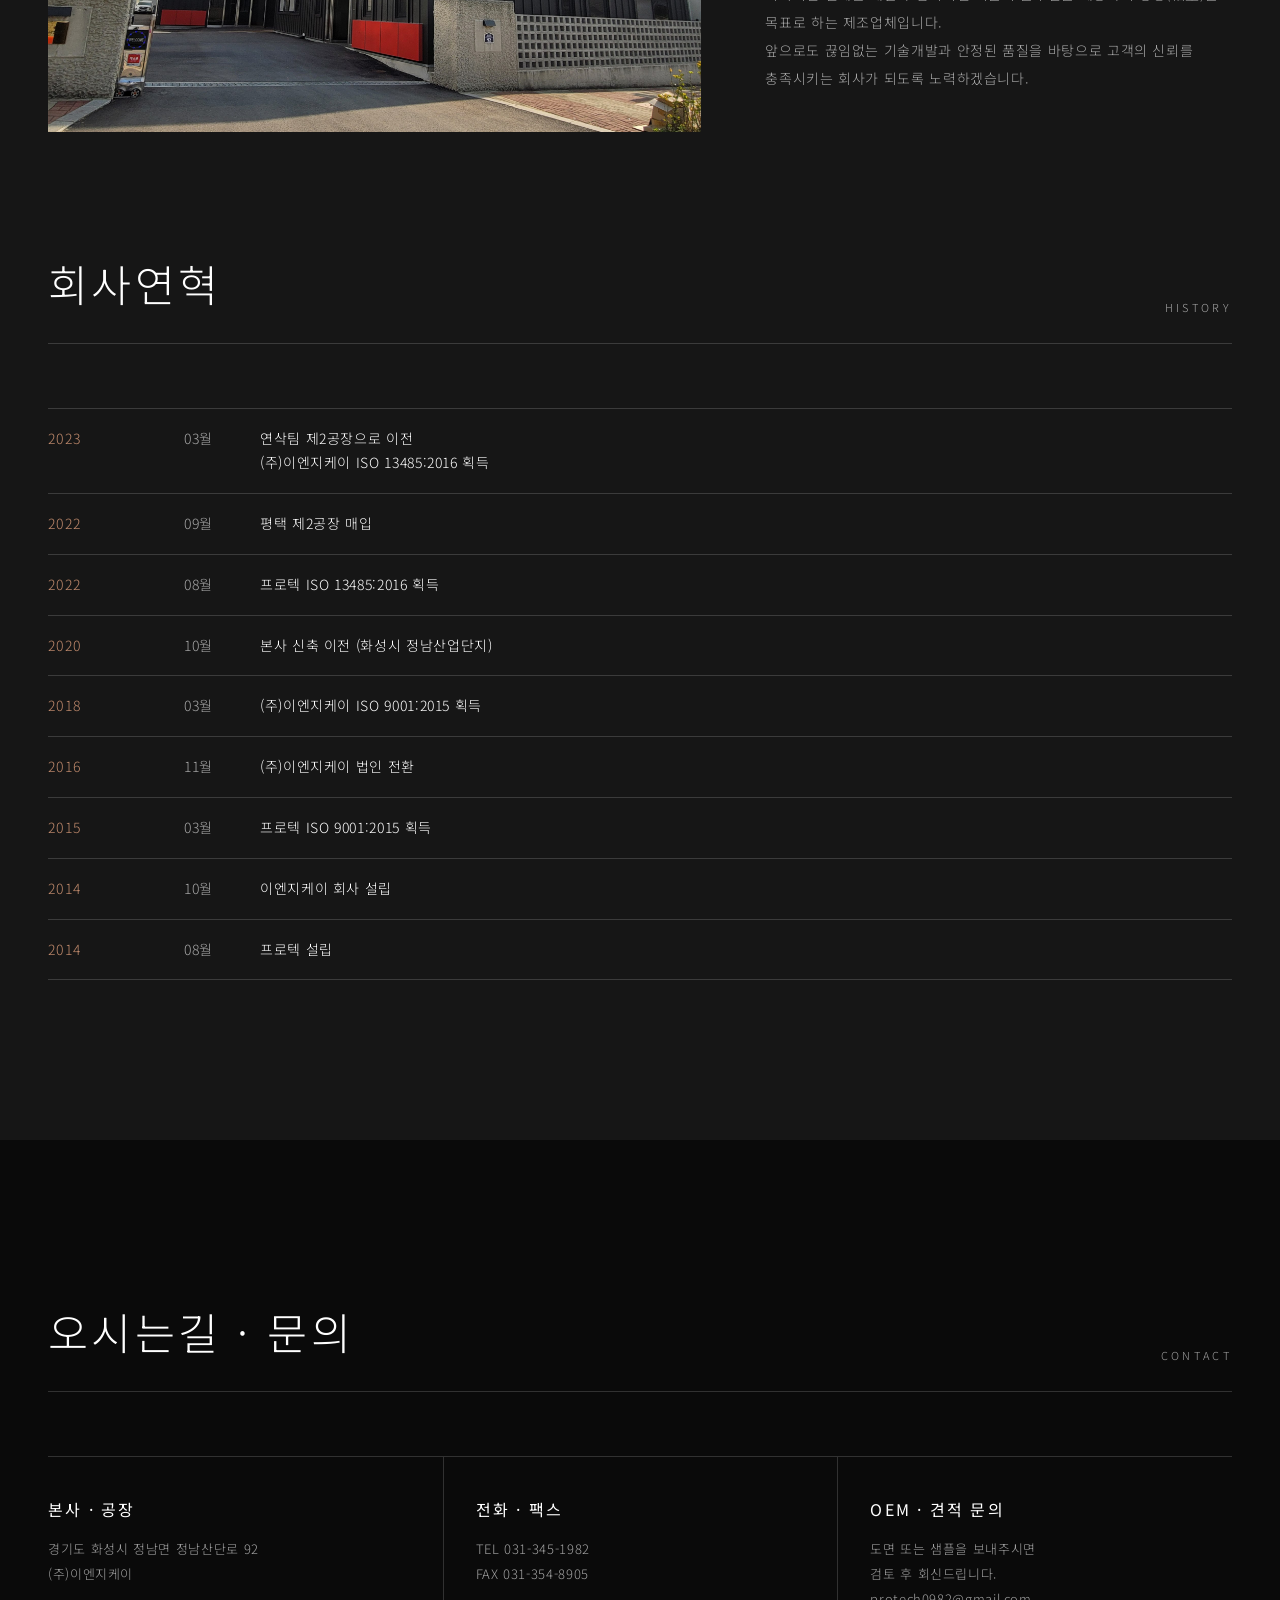
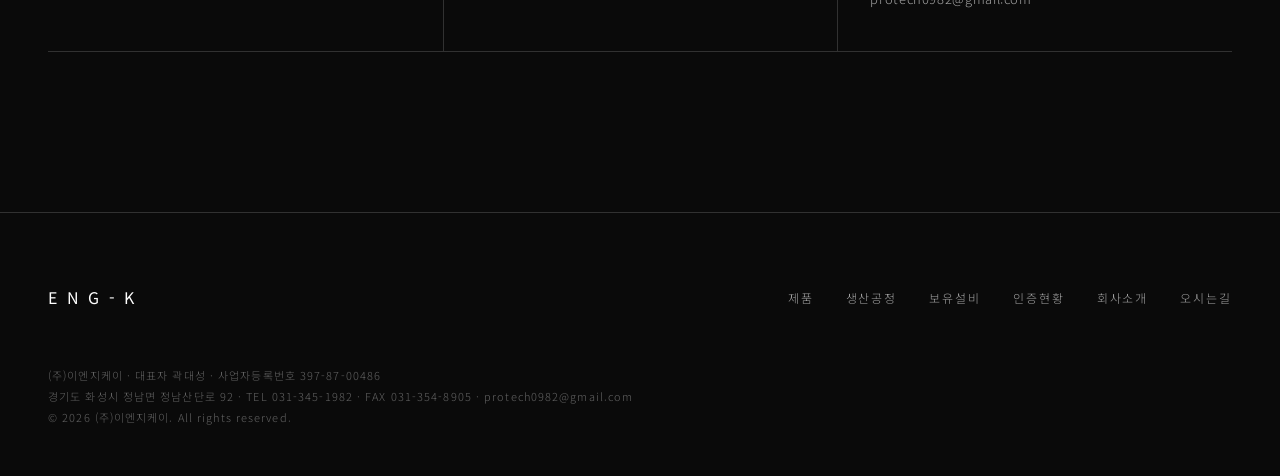
==== commit ecb942f9: "홈페이지를 치과 수술 기구 OEM 회사 사이트로 개편 - 첫 화면을 치과 시술 중심으로 바꾸고 실제 드릴 키트 사진 적용 - 제품(드릴, 래칫, 드라이버), 생산공정 16단계, 보" ====
--- a/홈페이지.html
+++ b/홈페이지.html
@@ -3,7 +3,7 @@
 <head>
 <meta charset="UTF-8">
 <meta name="viewport" content="width=device-width, initial-scale=1.0">
-<title>HAEON</title>
+<title>(주)이엔지케이 | 치과 수술 기구 OEM</title>
 <link rel="preconnect" href="https://fonts.googleapis.com">
 <link rel="preconnect" href="https://fonts.gstatic.com" crossorigin>
 <link href="https://fonts.googleapis.com/css2?family=Noto+Sans+KR:wght@300;400&display=swap" rel="stylesheet">
@@ -71,7 +71,7 @@
 
   .menu-btn { display: none; }
 
-  /* ───────── 히어로 캐러셀 ───────── */
+  /* ───────── 히어로: 치과 시술 ───────── */
   .hero {
     position: relative;
     height: 100vh;
@@ -82,31 +82,28 @@
   .slide {
     position: absolute;
     inset: 0;
-    opacity: 0;
-    transition: opacity 1.8s var(--ease);
-  }
-  .slide.active { opacity: 1; z-index: 1; }
+  }
 
   /* 사진이 없을 때 보이는 조명 배경 */
   .slide-bg {
     position: absolute;
     inset: 0;
-    transform: scale(1.06);
-    transition: transform 9s linear;
-  }
-  .slide.active .slide-bg { transform: scale(1); }
+    animation: settle 9s linear forwards;
+  }
+  @keyframes settle { from { transform: scale(1.06); } to { transform: scale(1); } }
 
   .slide-bg.s1 { background: radial-gradient(ellipse 55% 70% at 68% 45%, #3a2a22 0%, #17110e 45%, #050505 100%); }
   .slide-bg.s2 { background: radial-gradient(ellipse 55% 70% at 68% 45%, #23282e 0%, #101316 45%, #050505 100%); }
   .slide-bg.s3 { background: radial-gradient(ellipse 55% 70% at 68% 45%, #1d2a28 0%, #0d1413 45%, #050505 100%); }
 
-  /* 실제 제품 사진: images 폴더에 파일을 넣으면 자동으로 표시 */
+  /* 실제 시술 사진: images/procedure.jpg 를 넣으면 자동으로 표시 */
   .slide-photo {
     position: absolute;
     inset: 0;
     width: 100%;
     height: 100%;
     object-fit: cover;
+    filter: brightness(0.5) saturate(0.8); /* 밝은 사진 위에서도 흰 글자가 읽히도록 */
   }
 
   .slide-art {
@@ -122,17 +119,11 @@
     content: "";
     position: absolute;
     inset: 0;
-    background: linear-gradient(to top, rgba(0,0,0,0.65) 0%, rgba(0,0,0,0) 45%);
-    pointer-events: none;
-  }
-
-  /* 본사 전경 사진: 검정 건물은 오른쪽, 하늘은 왼쪽 위 */
-  .hero-photo { object-position: 62% 55%; }
-  .hero .slide::after {
     background:
       linear-gradient(to bottom, rgba(10,10,10,0.55) 0%, rgba(10,10,10,0) 22%),
       linear-gradient(to top, rgba(10,10,10,0.85) 0%, rgba(10,10,10,0.35) 32%, rgba(10,10,10,0) 55%),
       linear-gradient(to right, rgba(10,10,10,0.45) 0%, rgba(10,10,10,0) 45%);
+    pointer-events: none;
   }
 
   .slide-copy {
@@ -140,7 +131,7 @@
     left: 48px;
     bottom: 120px;
     z-index: 2;
-    max-width: 560px;
+    max-width: 600px;
   }
   .slide-copy .eyebrow {
     font-size: 11px;
@@ -149,14 +140,15 @@
     margin-bottom: 20px;
   }
   .slide-copy h1 {
-    font-size: clamp(40px, 6vw, 84px);
+    font-size: clamp(36px, 5vw, 68px);
     font-weight: 300;
-    letter-spacing: 0.06em;
-    line-height: 1.1;
-    margin-bottom: 18px;
+    letter-spacing: 0.04em;
+    line-height: 1.25;
+    margin-bottom: 20px;
   }
   .slide-copy p {
     font-size: 15px;
+    line-height: 1.8;
     color: var(--text-dim);
     margin-bottom: 40px;
   }
@@ -164,12 +156,12 @@
   .slide-copy > * {
     opacity: 0;
     transform: translateY(16px);
-    transition: opacity 1.4s var(--ease), transform 1.4s var(--ease);
-  }
-  .slide.active .slide-copy > * { opacity: 1; transform: none; }
-  .slide.active .slide-copy > *:nth-child(2) { transition-delay: 0.5s; }
-  .slide.active .slide-copy > *:nth-child(3) { transition-delay: 0.7s; }
-  .slide.active .slide-copy > *:nth-child(4) { transition-delay: 0.9s; }
+    animation: rise 1.4s var(--ease) forwards;
+  }
+  .slide-copy > *:nth-child(2) { animation-delay: 0.5s; }
+  .slide-copy > *:nth-child(3) { animation-delay: 0.7s; }
+  .slide-copy > *:nth-child(4) { animation-delay: 0.9s; }
+  @keyframes rise { to { opacity: 1; transform: none; } }
 
   /* 텍스트 링크 + 얇은 화살표 */
   .links { display: flex; gap: 40px; }
@@ -207,45 +199,6 @@
   .link svg { width: 22px; height: 8px; transition: transform 0.6s var(--ease); }
   .link:hover svg { transform: translateX(6px); }
 
-  /* 캐러셀 인디케이터 */
-  .indicators {
-    position: absolute;
-    right: 48px;
-    bottom: 120px;
-    z-index: 3;
-    display: flex;
-    gap: 28px;
-  }
-  .indicator {
-    background: none;
-    border: none;
-    color: var(--text-dim);
-    font-family: inherit;
-    font-size: 11px;
-    letter-spacing: 0.2em;
-    cursor: pointer;
-    text-align: left;
-    width: 72px;
-  }
-  .indicator .bar {
-    display: block;
-    height: 1px;
-    background: var(--line);
-    margin-top: 12px;
-    position: relative;
-    overflow: hidden;
-  }
-  .indicator .bar i {
-    position: absolute;
-    inset: 0;
-    background: var(--copper);
-    transform: scaleX(0);
-    transform-origin: left;
-  }
-  .indicator.active { color: var(--text); }
-  .indicator.active .bar i { animation: progress var(--duration, 7s) linear forwards; }
-  @keyframes progress { to { transform: scaleX(1); } }
-
   .scroll-cue {
     position: absolute;
     left: 50%;
@@ -291,7 +244,7 @@
     color: var(--text-dim);
   }
 
-  /* ───────── 컬렉션 ───────── */
+  /* ───────── 시술 솔루션 카드 ───────── */
   .collection {
     display: grid;
     grid-template-columns: repeat(3, 1fr);
@@ -310,7 +263,7 @@
     position: absolute;
     transition: transform 1.6s var(--ease);
   }
-  .card-visual.slide-bg { transform: none; }
+  .card-visual.slide-bg { animation: none; }
   .card-visual .slide-art { right: 15%; top: 50%; width: 70%; transform: translateY(-50%); }
   .card-visual .card-photo { inset: 0; width: 100%; height: 100%; object-fit: cover; }
   .card:hover .slide-art { transform: translateY(-50%) scale(1.04); }
@@ -324,11 +277,41 @@
   }
   .card p {
     font-size: 13px;
+    line-height: 1.8;
     color: var(--text-dim);
     margin-bottom: 24px;
   }
 
-  /* ───────── 브랜드 ───────── */
+  /* ───────── 시술 과정 ───────── */
+  .steps {
+    display: grid;
+    grid-template-columns: repeat(4, 1fr);
+    border-top: 1px solid var(--line);
+  }
+  .step {
+    padding: 40px 32px 40px 0;
+  }
+  .step + .step { padding-left: 32px; border-left: 1px solid var(--line); }
+  .step .num {
+    display: block;
+    font-size: 11px;
+    letter-spacing: 0.3em;
+    color: var(--copper-light);
+    margin-bottom: 20px;
+  }
+  .step h3 {
+    font-size: 17px;
+    font-weight: 400;
+    letter-spacing: 0.1em;
+    margin-bottom: 14px;
+  }
+  .step p {
+    font-size: 13px;
+    line-height: 1.9;
+    color: var(--text-dim);
+  }
+
+  /* ───────── 브랜드 문구 ───────── */
   .statement {
     background: var(--black);
     padding: 200px 48px;
@@ -353,12 +336,13 @@
     margin-bottom: 56px;
   }
 
-  /* ───────── 부티크 ───────── */
+  /* ───────── 제품 · 문의 목록 ───────── */
   .boutiques {
     display: grid;
     grid-template-columns: repeat(3, 1fr);
     border-top: 1px solid var(--line);
   }
+  .boutiques.four { grid-template-columns: repeat(4, 1fr); }
   .boutique {
     padding: 40px 32px 40px 0;
     border-bottom: 1px solid var(--line);
@@ -376,6 +360,194 @@
     color: var(--text-dim);
   }
 
+  /* ───────── 회사소개 ───────── */
+  .company {
+    display: grid;
+    grid-template-columns: 1.4fr 1fr;
+    gap: 64px;
+    align-items: end;
+  }
+  .company-photo {
+    width: 100%;
+    aspect-ratio: 16 / 10;
+    object-fit: cover;
+    object-position: 62% 55%;
+    display: block;
+    background: var(--charcoal-2);
+  }
+  .company-copy h3 {
+    font-size: 22px;
+    font-weight: 300;
+    letter-spacing: 0.08em;
+    line-height: 1.6;
+    margin-bottom: 24px;
+  }
+  .company-copy p {
+    font-size: 14px;
+    line-height: 2;
+    color: var(--text-dim);
+    margin-bottom: 40px;
+  }
+
+  /* ───────── 생산공정 16단계 ───────── */
+  .process {
+    display: grid;
+    grid-template-columns: repeat(4, minmax(0, 1fr));
+    margin: 0 -24px; /* 칸마다 같은 여백을 주고 바깥쪽 여백은 상쇄 */
+    border-top: 1px solid var(--line);
+    counter-reset: proc;
+  }
+  .process li {
+    list-style: none;
+    padding: 32px 24px 36px;
+    border-bottom: 1px solid var(--line);
+    counter-increment: proc;
+  }
+  .process li:not(:nth-child(4n+1)) { border-left: 1px solid var(--line); }
+  .process li::before {
+    content: counter(proc, decimal-leading-zero);
+    display: block;
+    font-size: 11px;
+    letter-spacing: 0.3em;
+    color: var(--copper-light);
+    margin-bottom: 16px;
+  }
+  .process li { display: flex; flex-direction: column; }
+  .process li img {
+    order: -1; /* 번호보다 사진이 먼저 */
+    display: block;
+    width: 100%;
+    aspect-ratio: 16 / 10;
+    object-fit: cover;
+    margin-bottom: 24px;
+    filter: saturate(0.85);
+    transition: filter 0.8s var(--ease);
+  }
+  .process li:hover img { filter: none; }
+  .process h3 {
+    font-size: 16px;
+    font-weight: 400;
+    letter-spacing: 0.08em;
+    margin-bottom: 12px;
+  }
+  .process h3 small {
+    font-size: 11px;
+    font-weight: 300;
+    color: var(--text-dim);
+    margin-left: 6px;
+  }
+  .process p {
+    font-size: 13px;
+    line-height: 1.85;
+    color: var(--text-dim);
+  }
+
+  /* ───────── 보유설비 ───────── */
+  .equip-group + .equip-group { margin-top: 72px; }
+  .equip-group > h3 {
+    font-size: 12px;
+    font-weight: 400;
+    letter-spacing: 0.3em;
+    color: var(--text-dim);
+    margin-bottom: 24px;
+  }
+  .equip {
+    display: grid;
+    grid-template-columns: repeat(auto-fill, minmax(220px, 1fr));
+    gap: 24px;
+  }
+  .equip figure { margin: 0; }
+  .equip img {
+    display: block;
+    width: 100%;
+    aspect-ratio: 4 / 3;
+    object-fit: contain;
+    background: #fff;
+    padding: 12px;
+    margin-bottom: 16px;
+    transition: transform 1.2s var(--ease);
+  }
+  .equip figure:hover img { transform: scale(1.02); }
+  .equip figcaption {
+    font-size: 14px;
+    letter-spacing: 0.06em;
+  }
+
+  /* ───────── 인증현황 ───────── */
+  .docs {
+    display: grid;
+    grid-template-columns: repeat(6, 1fr);
+    gap: 24px;
+  }
+  .doc {
+    background: none;
+    border: none;
+    color: inherit;
+    font: inherit;
+    text-align: left;
+    cursor: zoom-in;
+    padding: 0;
+  }
+  .doc img {
+    display: block;
+    width: 100%;
+    aspect-ratio: 495 / 700;
+    object-fit: cover;
+    object-position: top;
+    background: #fff;
+    margin-bottom: 14px;
+    transition: transform 1.2s var(--ease), opacity 0.6s var(--ease);
+    opacity: 0.9;
+  }
+  .doc:hover img { transform: translateY(-4px); opacity: 1; }
+  .doc span {
+    display: block;
+    font-size: 10px;
+    letter-spacing: 0.24em;
+    color: var(--copper-light);
+    margin-bottom: 6px;
+  }
+  .doc strong {
+    display: block;
+    font-size: 13px;
+    font-weight: 300;
+    line-height: 1.6;
+  }
+
+  /* 인증서 크게 보기 */
+  .viewer {
+    border: none;
+    padding: 0;
+    background: none;
+    max-width: 92vw;
+    max-height: 92vh;
+    margin: auto;
+  }
+  .viewer::backdrop { background: rgba(0, 0, 0, 0.88); }
+  .viewer img { display: block; max-width: 92vw; max-height: 86vh; }
+  .viewer p {
+    color: var(--text);
+    font-size: 13px;
+    letter-spacing: 0.08em;
+    text-align: center;
+    margin-top: 14px;
+  }
+
+  /* ───────── 연혁 ───────── */
+  .history { border-top: 1px solid var(--line); }
+  .history li {
+    list-style: none;
+    display: grid;
+    grid-template-columns: 120px 60px 1fr;
+    gap: 16px;
+    padding: 18px 0;
+    border-bottom: 1px solid var(--line);
+    font-size: 14px;
+    line-height: 1.7;
+  }
+  .history .y { color: var(--copper-light); letter-spacing: 0.1em; }
+  .history .m { color: var(--text-dim); }
+
   /* ───────── 푸터 ───────── */
   footer {
     background: var(--black);
@@ -399,6 +571,7 @@
   .footer-nav a:hover { color: var(--copper-light); }
   .footer-bottom {
     font-size: 11px;
+    line-height: 1.9;
     letter-spacing: 0.1em;
     color: rgba(255, 255, 255, 0.36);
   }
@@ -437,24 +610,37 @@
     .menu-btn::before { top: 0; }
     .menu-btn::after { bottom: 0; }
 
-    .slide-art { right: 50%; top: 38%; width: 78vw; transform: translate(50%, -50%); }
-    .slide-copy { left: 16px; right: 16px; bottom: 132px; }
+    .slide-art { right: 50%; top: 34%; width: 72vw; transform: translate(50%, -50%); }
+    .slide-copy { left: 16px; right: 16px; bottom: 96px; }
     .links { gap: 28px; }
-    .indicators { left: 16px; right: auto; bottom: 64px; gap: 16px; }
-    .indicator { width: 56px; }
     .scroll-cue { display: none; }
 
     section.block, .statement { padding: 96px 16px; }
     .section-head { flex-direction: column; align-items: flex-start; gap: 12px; margin-bottom: 40px; }
     .collection { grid-template-columns: 1fr; gap: 56px; }
-    .boutiques { grid-template-columns: 1fr; }
+    .steps { grid-template-columns: 1fr; }
+    .step, .step + .step { padding: 32px 0; border-left: none; border-bottom: 1px solid var(--line); }
+    .boutiques, .boutiques.four { grid-template-columns: 1fr; }
     .boutique, .boutique + .boutique { padding: 32px 0; border-left: none; }
+    .company { grid-template-columns: 1fr; gap: 40px; }
+    .process { grid-template-columns: minmax(0, 1fr); margin: 0; }
+    .process li, .process li:not(:nth-child(4n+1)) { padding: 28px 0; border-left: none; }
+    .equip { grid-template-columns: repeat(2, 1fr); gap: 16px; }
+    .docs { grid-template-columns: repeat(2, 1fr); gap: 20px; }
+    .history li { grid-template-columns: 64px 44px 1fr; gap: 8px; font-size: 13px; }
 
     footer { padding: 56px 16px 40px; }
     .footer-top { flex-direction: column; align-items: flex-start; gap: 28px; }
     .footer-nav { flex-wrap: wrap; gap: 20px 24px; }
   }
 
+  @media (min-width: 861px) and (max-width: 1200px) {
+    .process { grid-template-columns: repeat(2, minmax(0, 1fr)); }
+    .process li:not(:nth-child(4n+1)) { border-left: none; }
+    .process li:nth-child(even) { border-left: 1px solid var(--line); }
+    .docs { grid-template-columns: repeat(4, 1fr); }
+  }
+
   @media (prefers-reduced-motion: reduce) {
     *, *::before, *::after { transition-duration: 0.01ms !important; animation-duration: 0.01ms !important; }
   }
@@ -462,81 +648,111 @@
 </head>
 <body>
 
-<!-- 시계 일러스트 (사진을 넣기 전까지 쓰는 자리표시자) -->
+<!-- 수술 기구 일러스트 (사진을 못 불러올 때 보이는 자리표시자)
+     사진 출처: Pexels (pexels.com/license, 상업적 무료 사용 가능)
+     procedure.jpg = 13207320 kaplanart · drill-card.jpg = 38088145 Kris Tina
+     ratchet-card.jpg = 7789657 · driver-card.jpg = 7789654 babydov -->
 <svg width="0" height="0" style="position:absolute" aria-hidden="true">
   <defs>
-    <radialGradient id="caseGrad" cx="35%" cy="30%" r="80%">
-      <stop offset="0" stop-color="#d9b29a"/>
-      <stop offset="0.45" stop-color="#8a5a42"/>
-      <stop offset="1" stop-color="#2a1a12"/>
+    <linearGradient id="titanium" x1="0" x2="1">
+      <stop offset="0" stop-color="#5d6268"/>
+      <stop offset="0.4" stop-color="#e6e8ea"/>
+      <stop offset="1" stop-color="#3a3e43"/>
+    </linearGradient>
+    <linearGradient id="gumGrad" x1="0" y1="0" x2="0" y2="1">
+      <stop offset="0" stop-color="#6b3f3a"/>
+      <stop offset="1" stop-color="#3a2220"/>
+    </linearGradient>
+    <linearGradient id="boneGrad" x1="0" y1="0" x2="0" y2="1">
+      <stop offset="0" stop-color="#3b332c"/>
+      <stop offset="1" stop-color="#14110e"/>
+    </linearGradient>
+    <clipPath id="drillClip">
+      <path d="M185 150 L215 150 L215 300 L200 326 L185 300 Z"/>
+    </clipPath>
+
+    <!-- 서지컬 드릴 단면 -->
+    <g id="drillBit">
+      <!-- 핸드피스 결합부 -->
+      <rect x="192" y="20" width="16" height="70" fill="url(#titanium)"/>
+      <rect x="192" y="34" width="16" height="6" fill="#1b1d20" fill-opacity="0.6"/>
+      <path d="M192 90 L208 90 L215 120 L185 120 Z" fill="url(#titanium)"/>
+      <!-- 깊이 표시 링 -->
+      <rect x="185" y="120" width="30" height="30" fill="url(#titanium)"/>
+      <rect x="185" y="128" width="30" height="3" fill="#a36b4f"/>
+      <rect x="185" y="140" width="30" height="3" fill="#a36b4f"/>
+      <!-- 절삭부 -->
+      <path d="M185 150 L215 150 L215 300 L200 326 L185 300 Z" fill="url(#titanium)"/>
+      <g clip-path="url(#drillClip)" stroke="#1b1d20" stroke-opacity="0.6" stroke-width="3">
+        <line x1="180" y1="170" x2="220" y2="150"/>
+        <line x1="180" y1="200" x2="220" y2="180"/>
+        <line x1="180" y1="230" x2="220" y2="210"/>
+        <line x1="180" y1="260" x2="220" y2="240"/>
+        <line x1="180" y1="290" x2="220" y2="270"/>
+        <line x1="180" y1="320" x2="220" y2="300"/>
+      </g>
+    </g>
+
+    <!-- 잇몸 · 뼈 가장자리를 부드럽게 흐리는 마스크 -->
+    <radialGradient id="fadeGrad" cx="50%" cy="55%" r="42%">
+      <stop offset="0.35" stop-color="#fff"/>
+      <stop offset="1" stop-color="#000"/>
     </radialGradient>
-    <radialGradient id="steelGrad" cx="35%" cy="30%" r="80%">
-      <stop offset="0" stop-color="#e6e8ea"/>
-      <stop offset="0.45" stop-color="#7d8288"/>
-      <stop offset="1" stop-color="#1b1d20"/>
-    </radialGradient>
-    <radialGradient id="dialBlack" cx="40%" cy="35%" r="75%">
-      <stop offset="0" stop-color="#2a2a2a"/>
-      <stop offset="1" stop-color="#050505"/>
-    </radialGradient>
-    <radialGradient id="dialBlue" cx="40%" cy="35%" r="75%">
-      <stop offset="0" stop-color="#2b3a4f"/>
-      <stop offset="1" stop-color="#070b12"/>
-    </radialGradient>
-    <radialGradient id="dialGreen" cx="40%" cy="35%" r="75%">
-      <stop offset="0" stop-color="#22403a"/>
-      <stop offset="1" stop-color="#050d0b"/>
-    </radialGradient>
-    <g id="ticks">
-      <g stroke="#fff" stroke-opacity="0.75" stroke-width="2">
-        <line x1="200" y1="78" x2="200" y2="100"/>
-        <line x1="200" y1="300" x2="200" y2="322"/>
-        <line x1="78" y1="200" x2="100" y2="200"/>
-        <line x1="300" y1="200" x2="322" y2="200"/>
+    <mask id="fadeMask" maskUnits="userSpaceOnUse" x="0" y="0" width="400" height="400">
+      <rect width="400" height="400" fill="url(#fadeGrad)"/>
+    </mask>
+
+    <!-- 시술 장면: 잇몸 · 뼈에 드릴로 식립 홀 형성 -->
+    <g id="procedureArt">
+      <g mask="url(#fadeMask)">
+      <path d="M40 236 Q120 226 200 232 T360 236 L360 380 L40 380 Z" fill="url(#boneGrad)"/>
+      <path d="M40 196 Q90 180 130 196 Q165 210 200 202 Q235 210 270 196 Q310 180 360 196 L360 240 Q280 228 200 236 Q120 228 40 240 Z" fill="url(#gumGrad)"/>
+      <!-- 양옆 자연치 (흐리게) -->
+      <path d="M62 196 C52 150 60 112 86 106 C104 102 116 118 120 150 C122 170 120 186 116 200 Z" fill="#e9e2d6" fill-opacity="0.18"/>
+      <path d="M338 196 C348 150 340 112 314 106 C296 102 284 118 280 150 C278 170 280 186 284 200 Z" fill="#e9e2d6" fill-opacity="0.18"/>
+      <!-- 식립 홀 -->
+      <path d="M183 204 L217 204 L217 330 L200 352 L183 330 Z" fill="#0a0806"/>
       </g>
-      <g stroke="#fff" stroke-opacity="0.45" stroke-width="1">
-        <line x1="261" y1="94.3" x2="255" y2="104.7"/>
-        <line x1="305.7" y1="139" x2="295.3" y2="145"/>
-        <line x1="305.7" y1="261" x2="295.3" y2="255"/>
-        <line x1="261" y1="305.7" x2="255" y2="295.3"/>
-        <line x1="139" y1="305.7" x2="145" y2="295.3"/>
-        <line x1="94.3" y1="261" x2="104.7" y2="255"/>
-        <line x1="94.3" y1="139" x2="104.7" y2="145"/>
-        <line x1="139" y1="94.3" x2="145" y2="104.7"/>
-      </g>
+      <g transform="translate(0 26)"><use href="#drillBit"/></g>
+      <!-- 회전 표시 -->
+      <path d="M168 70 A34 12 0 0 0 232 70" fill="none" stroke="#c08a6c" stroke-width="1.5"/>
+      <path d="M232 70 l-8 -2 m8 2 l-4 7" fill="none" stroke="#c08a6c" stroke-width="1.5"/>
     </g>
   </defs>
 </svg>
 
 <header class="header" id="header">
   <nav class="nav">
-    <a href="#collection">컬렉션</a>
-    <a href="#brand">브랜드</a>
+    <a href="#products">제품</a>
+    <a href="#process">생산공정</a>
+    <a href="#equipment">보유설비</a>
   </nav>
-  <a href="#" class="logo">HAEON</a>
+  <a href="#" class="logo">ENG-K</a>
   <nav class="nav right">
-    <a href="#boutique">부티크</a>
-    <a href="#boutique">상담 예약</a>
+    <a href="#certificates">인증현황</a>
+    <a href="#company">회사소개</a>
+    <a href="#contact">오시는길</a>
   </nav>
   <button class="menu-btn" aria-label="메뉴"></button>
 </header>
 
 <main>
-  <!-- ───────── 히어로 ───────── -->
-  <section class="hero" aria-label="본사 전경">
-    <div class="slide active">
-      <div class="slide-bg">
-        <img class="slide-photo hero-photo" src="images/factory.jpg" alt="(주)이엔지케이 본사 전경">
+  <!-- ───────── 히어로: 치과 시술 ───────── -->
+  <section class="hero" aria-label="치과 시술용 수술 기구">
+    <div class="slide">
+      <div class="slide-bg s1">
+        <svg class="slide-art" viewBox="0 0 400 400" aria-hidden="true"><use href="#procedureArt"/></svg>
+        <img class="slide-photo" style="object-position: 50% 68%;" src="images/procedure.jpg" alt="치과 임플란트 시술 장면" onerror="this.remove()">
       </div>
       <div class="slide-copy">
-        <div class="eyebrow">HEADQUARTERS</div>
-        <h1>이엔지케이</h1>
-        <p>본사 · 공장</p>
+        <div class="eyebrow">DENTAL SURGICAL INSTRUMENTS · OEM</div>
+        <h1>시술의 정밀함은<br>기구에서 시작됩니다</h1>
+        <p>임플란트 시술에 쓰이는 드릴 · 래칫 등 수술 기구를<br>임플란트 제조사에 OEM으로 공급합니다.</p>
         <div class="links">
-          <a href="#collection" class="link primary">더 알아보기
+          <a href="#products" class="link primary">제품 보기
             <svg viewBox="0 0 22 8" fill="none" stroke="currentColor" stroke-width="1"><path d="M0 4h21M17 0.5L21 4l-4 3.5"/></svg>
           </a>
-          <a href="#boutique" class="link">상담 예약
+          <a href="#contact" class="link">OEM 문의
             <svg viewBox="0 0 22 8" fill="none" stroke="currentColor" stroke-width="1"><path d="M0 4h21M17 0.5L21 4l-4 3.5"/></svg>
           </a>
         </div>
@@ -545,117 +761,241 @@
     <div class="scroll-cue" aria-hidden="true"></div>
   </section>
 
-  <!-- ───────── 컬렉션 ───────── -->
-  <section class="block charcoal" id="collection">
+  <!-- ───────── 제품 ───────── -->
+  <section class="block charcoal" id="products">
     <div class="section-head reveal">
-      <h2>컬렉션</h2>
-      <span>COLLECTION</span>
+      <h2>제품</h2>
+      <span>PRODUCTS</span>
     </div>
     <div class="collection">
-      <a href="#boutique" class="card reveal">
+      <a href="#contact" class="card reveal">
         <div class="card-visual slide-bg s1">
           <svg class="slide-art" viewBox="0 0 400 400" aria-hidden="true">
-            <circle cx="200" cy="200" r="150" fill="url(#caseGrad)"/>
-            <circle cx="200" cy="200" r="132" fill="url(#dialBlack)"/>
-            <use href="#ticks"/>
-            <line x1="200" y1="200" x2="200" y2="112" stroke="#fff" stroke-width="3" stroke-linecap="round"/>
-            <line x1="200" y1="200" x2="262" y2="236" stroke="#fff" stroke-width="4" stroke-linecap="round"/>
-            <circle cx="200" cy="200" r="5" fill="#a36b4f"/>
+            <g transform="translate(-60 20)"><use href="#drillBit"/></g>
+            <g transform="translate(200 80) scale(0.8) translate(-200 0)"><use href="#drillBit"/></g>
           </svg>
-          <img class="card-photo" src="images/haeon-01-card.jpg" alt="" onerror="this.remove()">
+          <img class="card-photo" style="object-position: 50% 60%;" src="images/drill-card.jpg" alt="" onerror="this.remove()">
         </div>
-        <h3>HAEON 01</h3>
-        <p>크로노그래프 · 42mm · 로즈 골드</p>
-        <span class="link">더 알아보기
+        <h3>서지컬 드릴</h3>
+        <p>식립 홀 형성용 드릴<br>TiN · AlTiN · WCC 코팅, 깊이 레이저 마킹</p>
+        <span class="link">OEM 문의
           <svg viewBox="0 0 22 8" fill="none" stroke="currentColor" stroke-width="1"><path d="M0 4h21M17 0.5L21 4l-4 3.5"/></svg>
         </span>
       </a>
 
-      <a href="#boutique" class="card reveal">
+      <a href="#contact" class="card reveal">
         <div class="card-visual slide-bg s2">
           <svg class="slide-art" viewBox="0 0 400 400" aria-hidden="true">
-            <circle cx="200" cy="200" r="150" fill="url(#steelGrad)"/>
-            <circle cx="200" cy="200" r="132" fill="url(#dialBlue)"/>
-            <use href="#ticks"/>
-            <path d="M160 268 a40 40 0 0 1 80 0 z" fill="#0b111a" stroke="#fff" stroke-opacity="0.25"/>
-            <circle cx="186" cy="254" r="11" fill="#e7dcc4" fill-opacity="0.85"/>
-            <line x1="200" y1="200" x2="148" y2="132" stroke="#fff" stroke-width="4" stroke-linecap="round"/>
-            <line x1="200" y1="200" x2="270" y2="140" stroke="#fff" stroke-width="3" stroke-linecap="round"/>
+            <!-- 래칫 렌치 -->
+            <g transform="rotate(-35 200 200)">
+              <rect x="186" y="150" width="28" height="220" rx="14" fill="url(#titanium)"/>
+              <rect x="192" y="250" width="16" height="100" rx="8" fill="#1b1d20" fill-opacity="0.35"/>
+              <circle cx="200" cy="120" r="56" fill="url(#titanium)"/>
+              <circle cx="200" cy="120" r="30" fill="#0b111a"/>
+              <path d="M200 102 L215.6 111 L215.6 129 L200 138 L184.4 129 L184.4 111 Z" fill="none" stroke="#c08a6c" stroke-width="2"/>
+              <path d="M172 72 A56 56 0 0 1 228 72" fill="none" stroke="#1b1d20" stroke-opacity="0.5" stroke-width="3"/>
+            </g>
           </svg>
-          <img class="card-photo" src="images/haeon-02-card.jpg" alt="" onerror="this.remove()">
+          <img class="card-photo" style="object-position: 72% 50%;" src="images/ratchet-card.jpg" alt="" onerror="this.remove()">
         </div>
-        <h3>HAEON 02</h3>
-        <p>문페이즈 · 40mm · 스테인리스 스틸</p>
-        <span class="link">더 알아보기
+        <h3>래칫 · 토크 렌치</h3>
+        <p>임플란트 식립과 체결에 쓰이는<br>래칫 렌치 · 토크 렌치</p>
+        <span class="link">OEM 문의
           <svg viewBox="0 0 22 8" fill="none" stroke="currentColor" stroke-width="1"><path d="M0 4h21M17 0.5L21 4l-4 3.5"/></svg>
         </span>
       </a>
 
-      <a href="#boutique" class="card reveal">
+      <a href="#contact" class="card reveal">
         <div class="card-visual slide-bg s3">
           <svg class="slide-art" viewBox="0 0 400 400" aria-hidden="true">
-            <circle cx="200" cy="200" r="150" fill="url(#steelGrad)"/>
-            <circle cx="200" cy="200" r="138" fill="#0b0f0e"/>
-            <circle cx="200" cy="200" r="118" fill="url(#dialGreen)"/>
-            <use href="#ticks" transform="translate(200 200) scale(0.88) translate(-200 -200)"/>
-            <line x1="200" y1="200" x2="236" y2="128" stroke="#fff" stroke-width="5" stroke-linecap="round"/>
-            <line x1="200" y1="200" x2="118" y2="236" stroke="#fff" stroke-width="3.5" stroke-linecap="round"/>
+            <!-- 드라이버 · 어댑터 -->
+            <g>
+              <rect x="128" y="40" width="22" height="70" fill="url(#titanium)"/>
+              <rect x="124" y="110" width="30" height="40" fill="url(#titanium)"/>
+              <rect x="133" y="150" width="12" height="190" fill="url(#titanium)"/>
+              <path d="M133 340 L145 340 L142 360 L136 360 Z" fill="#c08a6c"/>
+            </g>
+            <g>
+              <rect x="250" y="70" width="22" height="60" fill="url(#titanium)"/>
+              <rect x="246" y="130" width="30" height="34" fill="url(#titanium)"/>
+              <rect x="255" y="164" width="12" height="150" fill="url(#titanium)"/>
+              <path d="M255 314 L267 314 L264 334 L258 334 Z" fill="#c08a6c"/>
+            </g>
           </svg>
-          <img class="card-photo" src="images/haeon-03-card.jpg" alt="" onerror="this.remove()">
+          <img class="card-photo" src="images/driver-card.jpg" alt="" onerror="this.remove()">
         </div>
-        <h3>HAEON 03</h3>
-        <p>다이버 · 41mm · 세라믹 베젤</p>
-        <span class="link">더 알아보기
+        <h3>드라이버 · 수술 기구</h3>
+        <p>임플란트용 앵글 드라이버 · 교정용 스크류 드라이버 등<br>서지컬 키트 구성 기구</p>
+        <span class="link">OEM 문의
           <svg viewBox="0 0 22 8" fill="none" stroke="currentColor" stroke-width="1"><path d="M0 4h21M17 0.5L21 4l-4 3.5"/></svg>
         </span>
       </a>
     </div>
   </section>
 
-  <!-- ───────── 브랜드 ───────── -->
+  <!-- ───────── 생산공정 ───────── -->
+  <section class="block" id="process">
+    <div class="section-head reveal">
+      <h2>생산공정</h2>
+      <span>PRODUCTION PROCESS</span>
+    </div>
+    <!-- 공정 사진 출처: Pexels (pexels.com/license, 상업적 무료 사용) 01=8470810 02=8940820 03=8865187 04=11951233 05=38406567 06=7018175 07=19550817 08=18651247 09=37660313 10=40175159 11=36809033 12=7254419 13=6183539 14=36003974 15=6152271 16=4487383 -->
+    <ol class="process">
+      <li class="reveal"><img src="images/process/01.jpg" alt="" loading="lazy"><h3>오더접수</h3><p>고객 요구사항(도면)을 검토하여 양산을 진행합니다.</p></li>
+      <li class="reveal"><img src="images/process/02.jpg" alt="" loading="lazy"><h3>원자재입고</h3><p>도면 사양에 맞는 원자재인지 인증서를 기반으로 확인하고, 입고검사 기준에 맞게 검사합니다.</p></li>
+      <li class="reveal"><img src="images/process/03.jpg" alt="" loading="lazy"><h3>선삭가공<small>형상</small></h3><p>CNC 복합선반 전용 프로그램으로 터닝 · 백터닝 · 그루빙 · 엔드밀 · 드릴 · 보링 · T커터 공구를 사용해 제품 형상을 가공합니다.</p></li>
+      <li class="reveal"><img src="images/process/04.jpg" alt="" loading="lazy"><h3>세척 · 1차 검사</h3><p>세척제로 표면을 세척한 뒤 외관 · 치수 등 1차 검사를 시행합니다.</p></li>
+      <li class="reveal"><img src="images/process/05.jpg" alt="" loading="lazy"><h3>열처리</h3><p>가공 완료된 제품의 경도를 높이기 위해 열처리를 실시합니다.</p></li>
+      <li class="reveal"><img src="images/process/06.jpg" alt="" loading="lazy"><h3>연삭</h3><p>CNC 자동공구연삭기 전용 프로그램으로 열처리된 드릴의 포인트 · 스텝 · 플루트 · OD를 연삭합니다.</p></li>
+      <li class="reveal"><img src="images/process/07.jpg" alt="" loading="lazy"><h3>세척 · 2차 검사</h3><p>세척제로 표면을 세척한 뒤 외관 · 치수 등 2차 검사를 시행합니다.</p></li>
+      <li class="reveal"><img src="images/process/08.jpg" alt="" loading="lazy"><h3>버 제거</h3><p>연삭이 완성된 제품을 디버링기와 브러시로 버(BURR)를 제거합니다.</p></li>
+      <li class="reveal"><img src="images/process/09.jpg" alt="" loading="lazy"><h3>3차 검사</h3><p>연삭과 버 제거가 끝난 제품의 외관 · 치수 등 날부 검사를 시행합니다.</p></li>
+      <li class="reveal"><img src="images/process/10.jpg" alt="" loading="lazy"><h3>전해연마</h3><p>표면의 이물질을 제거하고 부식을 막기 위해 전해연마 처리를 합니다.</p></li>
+      <li class="reveal"><img src="images/process/11.jpg" alt="" loading="lazy"><h3>코팅<small>해당 제품</small></h3><p>드릴의 수명과 내구성을 위해 TiN(황금색) · AlTiN(블랙) · WCC 텅스텐(진회색) 코팅을 합니다.</p></li>
+      <li class="reveal"><img src="images/process/12.jpg" alt="" loading="lazy"><h3>레이저 마킹<small>해당 제품</small></h3><p>드릴 규격과 시술 시 절삭 홀의 깊이를 쉽게 식별하도록 레이저 마킹을 합니다.</p></li>
+      <li class="reveal"><img src="images/process/13.jpg" alt="" loading="lazy"><h3>페인팅<small>해당 제품</small></h3><p>드릴 규격을 쉽게 식별하도록 색상별 페인트 마킹을 합니다.</p></li>
+      <li class="reveal"><img src="images/process/14.jpg" alt="" loading="lazy"><h3>최종검사</h3><p>출하 전 게이지와 측정기로 외관과 치수를 최종 검사합니다.</p></li>
+      <li class="reveal"><img src="images/process/15.jpg" alt="" loading="lazy"><h3>포장</h3><p>손상과 변형을 막는 전용 트레이에 포장하고, 식별 라벨을 부착합니다.</p></li>
+      <li class="reveal"><img src="images/process/16.jpg" alt="" loading="lazy"><h3>보관 · 출하</h3><p>완제품을 안전하게 보관하고, 고객에게 정확히 전달되도록 출하합니다.</p></li>
+    </ol>
+  </section>
+
+  <!-- ───────── 회사 문구 · 비전 ───────── -->
   <section class="statement" id="brand">
     <div class="rule reveal"></div>
-    <h2 class="reveal">한 사람의 손에서, 한 개의 시계.</h2>
-    <p class="reveal">서울 공방 · 2026</p>
-    <a href="#boutique" class="link primary reveal">브랜드 이야기
+    <h2 class="reveal">세계 1등 품질의 의료기기를<br>고객에게 전달합니다.</h2>
+    <p class="reveal">납기준수 · 품질향상 · 지속적개선 · 고객감동</p>
+    <a href="#company" class="link primary reveal">회사소개
       <svg viewBox="0 0 22 8" fill="none" stroke="currentColor" stroke-width="1"><path d="M0 4h21M17 0.5L21 4l-4 3.5"/></svg>
     </a>
   </section>
 
-  <!-- ───────── 부티크 ───────── -->
-  <section class="block charcoal" id="boutique">
+  <!-- ───────── 보유설비 ───────── -->
+  <section class="block charcoal" id="equipment">
     <div class="section-head reveal">
-      <h2>부티크</h2>
-      <span>BOUTIQUE</span>
+      <h2>보유설비</h2>
+      <span>EQUIPMENT</span>
+    </div>
+    <div class="equip-group">
+      <h3 class="reveal">생산설비</h3>
+      <div class="equip">
+        <figure class="reveal"><img src="images/equipment/grinder.jpg" alt="CNC 자동공구연삭기" loading="lazy"><figcaption>CNC 자동공구연삭기</figcaption></figure>
+        <figure class="reveal"><img src="images/equipment/lathe.png" alt="CNC 복합선반" loading="lazy"><figcaption>CNC 복합선반</figcaption></figure>
+        <figure class="reveal"><img src="images/equipment/barrel.jpg" alt="자기바렐연마기" loading="lazy"><figcaption>자기바렐연마기</figcaption></figure>
+        <figure class="reveal"><img src="images/equipment/ultrasonic.jpg" alt="초음파세척기" loading="lazy"><figcaption>초음파세척기 200H · 400H · 500H</figcaption></figure>
+      </div>
+    </div>
+    <div class="equip-group">
+      <h3 class="reveal">검사설비</h3>
+      <div class="equip">
+        <figure class="reveal"><img src="images/equipment/vision-cmm.jpg" alt="비접촉식 좌표 측정기" loading="lazy"><figcaption>비접촉식 좌표 측정기</figcaption></figure>
+        <figure class="reveal"><img src="images/equipment/concentricity.jpg" alt="동심도측정기" loading="lazy"><figcaption>동심도측정기</figcaption></figure>
+        <figure class="reveal"><img src="images/equipment/digital-torque.jpg" alt="디지털 토크게이지" loading="lazy"><figcaption>디지털 토크게이지</figcaption></figure>
+        <figure class="reveal"><img src="images/equipment/push-pull.jpg" alt="Push-Pull Gauge" loading="lazy"><figcaption>Push-Pull Gauge</figcaption></figure>
+        <figure class="reveal"><img src="images/equipment/torque-gauge.gif" alt="Torque Gauge" loading="lazy"><figcaption>Torque Gauge</figcaption></figure>
+      </div>
+    </div>
+  </section>
+
+  <!-- ───────── 인증현황 ───────── -->
+  <section class="block" id="certificates">
+    <div class="section-head reveal">
+      <h2>인증현황</h2>
+      <span>CERTIFICATES · PATENTS</span>
+    </div>
+    <div class="docs">
+      <button class="doc reveal"><img src="images/cert/iso13485-engk.png" alt="" loading="lazy"><span>CERTIFICATE</span><strong>ISO 13485:2016<br>(주)이엔지케이</strong></button>
+      <button class="doc reveal"><img src="images/cert/iso13485-protech.png" alt="" loading="lazy"><span>CERTIFICATE</span><strong>ISO 13485:2016<br>프로텍</strong></button>
+      <button class="doc reveal"><img src="images/cert/iso9001-engk.png" alt="" loading="lazy"><span>CERTIFICATE</span><strong>ISO 9001:2015<br>(주)이엔지케이</strong></button>
+      <button class="doc reveal"><img src="images/cert/iso9001-protech.jpg" alt="" loading="lazy"><span>CERTIFICATE</span><strong>ISO 9001:2015<br>프로텍</strong></button>
+      <button class="doc reveal"><img src="images/cert/rnd-dept.png" alt="" loading="lazy"><span>CERTIFICATE</span><strong>연구개발전담부서<br>인정서</strong></button>
+      <button class="doc reveal"><img src="images/cert/venture.jpg" alt="" loading="lazy"><span>CERTIFICATE</span><strong>벤처기업<br>확인서</strong></button>
+      <button class="doc reveal"><img src="images/cert/sme.jpg" alt="" loading="lazy"><span>CERTIFICATE</span><strong>중소기업<br>확인서</strong></button>
+      <button class="doc reveal"><img src="images/cert/risk-assessment.jpg" alt="" loading="lazy"><span>CERTIFICATE</span><strong>위험성평가<br>인정서</strong></button>
+      <button class="doc reveal"><img src="images/cert/patent-implant-system.png" alt="" loading="lazy"><span>PATENT</span><strong>임플란트<br>시스템</strong></button>
+      <button class="doc reveal"><img src="images/cert/patent-implant-method.png" alt="" loading="lazy"><span>PATENT</span><strong>임플란트<br>수행방법</strong></button>
+      <button class="doc reveal"><img src="images/cert/patent-angle-driver.png" alt="" loading="lazy"><span>PATENT</span><strong>임플란트용<br>앵글 드라이버</strong></button>
+      <button class="doc reveal"><img src="images/cert/patent-ortho-driver.png" alt="" loading="lazy"><span>PATENT</span><strong>치아 교정용<br>스크류 드라이버 장치</strong></button>
+    </div>
+  </section>
+
+  <!-- ───────── 회사소개 ───────── -->
+  <section class="block charcoal" id="company">
+    <div class="section-head reveal">
+      <h2>회사소개</h2>
+      <span>ENG-K CO., LTD.</span>
+    </div>
+    <div class="company">
+      <img class="company-photo reveal" src="images/factory.jpg" alt="(주)이엔지케이 본사 · 공장 전경">
+      <div class="company-copy reveal">
+        <h3>의료기기부품 생산 전문<br>(주)이엔지케이 &amp; 프로텍</h3>
+        <p>(주)이엔지케이 &amp; 프로텍은 의료기기부품을 주 생산품으로 하고 있으며, 지속적인 신제품 개발과 합리적인 기술적 솔루션을 제공하여 상생(相生)을 목표로 하는 제조업체입니다.<br>앞으로도 끊임없는 기술개발과 안정된 품질을 바탕으로 고객의 신뢰를 충족시키는 회사가 되도록 노력하겠습니다.</p>
+      </div>
+    </div>
+
+    <div class="section-head reveal" style="margin-top: 120px;">
+      <h2>회사연혁</h2>
+      <span>HISTORY</span>
+    </div>
+    <ol class="history">
+      <li class="reveal"><span class="y">2023</span><span class="m">03월</span><span>연삭팀 제2공장으로 이전<br>(주)이엔지케이 ISO 13485:2016 획득</span></li>
+      <li class="reveal"><span class="y">2022</span><span class="m">09월</span><span>평택 제2공장 매입</span></li>
+      <li class="reveal"><span class="y">2022</span><span class="m">08월</span><span>프로텍 ISO 13485:2016 획득</span></li>
+      <li class="reveal"><span class="y">2020</span><span class="m">10월</span><span>본사 신축 이전 (화성시 정남산업단지)</span></li>
+      <li class="reveal"><span class="y">2018</span><span class="m">03월</span><span>(주)이엔지케이 ISO 9001:2015 획득</span></li>
+      <li class="reveal"><span class="y">2016</span><span class="m">11월</span><span>(주)이엔지케이 법인 전환</span></li>
+      <li class="reveal"><span class="y">2015</span><span class="m">03월</span><span>프로텍 ISO 9001:2015 획득</span></li>
+      <li class="reveal"><span class="y">2014</span><span class="m">10월</span><span>이엔지케이 회사 설립</span></li>
+      <li class="reveal"><span class="y">2014</span><span class="m">08월</span><span>프로텍 설립</span></li>
+    </ol>
+  </section>
+
+  <!-- ───────── 오시는길 · 문의 ───────── -->
+  <section class="block" id="contact">
+    <div class="section-head reveal">
+      <h2>오시는길 · 문의</h2>
+      <span>CONTACT</span>
     </div>
     <div class="boutiques">
       <div class="boutique reveal">
-        <h3>서울 성수</h3>
-        <p>서울특별시 성동구 (예시 주소)<br>화–일 11:00 – 20:00<br>02-000-0000</p>
+        <h3>본사 · 공장</h3>
+        <p>경기도 화성시 정남면 정남산단로 92<br>(주)이엔지케이</p>
       </div>
       <div class="boutique reveal">
-        <h3>서울 한남</h3>
-        <p>서울특별시 용산구 (예시 주소)<br>화–일 11:00 – 20:00<br>02-000-0000</p>
+        <h3>전화 · 팩스</h3>
+        <p>TEL <a href="tel:0313451982">031-345-1982</a><br>FAX 031-354-8905</p>
       </div>
       <div class="boutique reveal">
-        <h3>상담 예약</h3>
-        <p>방문 상담은 예약제로 운영합니다.<br>contact@haeon.example</p>
+        <h3>OEM · 견적 문의</h3>
+        <p>도면 또는 샘플을 보내주시면<br>검토 후 회신드립니다.<br><a href="mailto:protech0982@gmail.com">protech0982@gmail.com</a></p>
       </div>
     </div>
   </section>
 </main>
 
+<!-- 인증서 크게 보기 -->
+<dialog class="viewer" id="viewer">
+  <img src="" alt="">
+  <p></p>
+</dialog>
+
 <footer>
   <div class="footer-top">
-    <a href="#" class="logo">HAEON</a>
+    <a href="#" class="logo">ENG-K</a>
     <nav class="footer-nav">
-      <a href="#collection">컬렉션</a>
-      <a href="#brand">브랜드</a>
-      <a href="#boutique">부티크</a>
-      <a href="#">개인정보처리방침</a>
+      <a href="#products">제품</a>
+      <a href="#process">생산공정</a>
+      <a href="#equipment">보유설비</a>
+      <a href="#certificates">인증현황</a>
+      <a href="#company">회사소개</a>
+      <a href="#contact">오시는길</a>
     </nav>
   </div>
-  <div class="footer-bottom">© 2026 HAEON. 이 사이트는 가상 브랜드 샘플입니다.</div>
+  <div class="footer-bottom">
+    (주)이엔지케이 · 대표자 곽대성 · 사업자등록번호 397-87-00486<br>
+    경기도 화성시 정남면 정남산단로 92 · TEL 031-345-1982 · FAX 031-354-8905 · protech0982@gmail.com<br>
+    © 2026 (주)이엔지케이. All rights reserved.
+  </div>
 </footer>
 
 <script>
@@ -664,32 +1004,6 @@
   const onScroll = () => header.classList.toggle('scrolled', window.scrollY > 40);
   window.addEventListener('scroll', onScroll, { passive: true });
   onScroll();
-
-  // 히어로 캐러셀: 7초마다 느리게 전환
-  const DURATION = 7000;
-  const slides = document.querySelectorAll('.slide');
-  const indicators = document.querySelectorAll('.indicator');
-  document.documentElement.style.setProperty('--duration', DURATION + 'ms');
-  let current = 0;
-  let timer;
-
-  function show(index) {
-    slides[current].classList.remove('active');
-    indicators[current].classList.remove('active');
-    current = (index + slides.length) % slides.length;
-    slides[current].classList.add('active');
-    // 진행 막대 애니메이션 재시작
-    const bar = indicators[current].querySelector('i');
-    bar.style.animation = 'none';
-    void bar.offsetWidth;
-    bar.style.animation = '';
-    indicators[current].classList.add('active');
-    clearTimeout(timer);
-    timer = setTimeout(() => show(current + 1), DURATION);
-  }
-
-  indicators.forEach(btn => btn.addEventListener('click', () => show(Number(btn.dataset.index))));
-  if (slides.length > 1 && indicators.length) timer = setTimeout(() => show(1), DURATION);
 
   // 스크롤 페이드 인
   const io = new IntersectionObserver(entries => {
@@ -698,6 +1012,15 @@
     });
   }, { threshold: 0.15 });
   document.querySelectorAll('.reveal').forEach(el => io.observe(el));
+
+  // 인증서 클릭하면 크게 보기, 바깥을 누르면 닫기
+  const viewer = document.getElementById('viewer');
+  document.querySelectorAll('.doc').forEach(btn => btn.addEventListener('click', () => {
+    viewer.querySelector('img').src = btn.querySelector('img').src;
+    viewer.querySelector('p').textContent = btn.querySelector('strong').innerText.replace('\n', ' · ');
+    viewer.showModal();
+  }));
+  viewer.addEventListener('click', () => viewer.close());
 </script>
 </body>
 </html>
